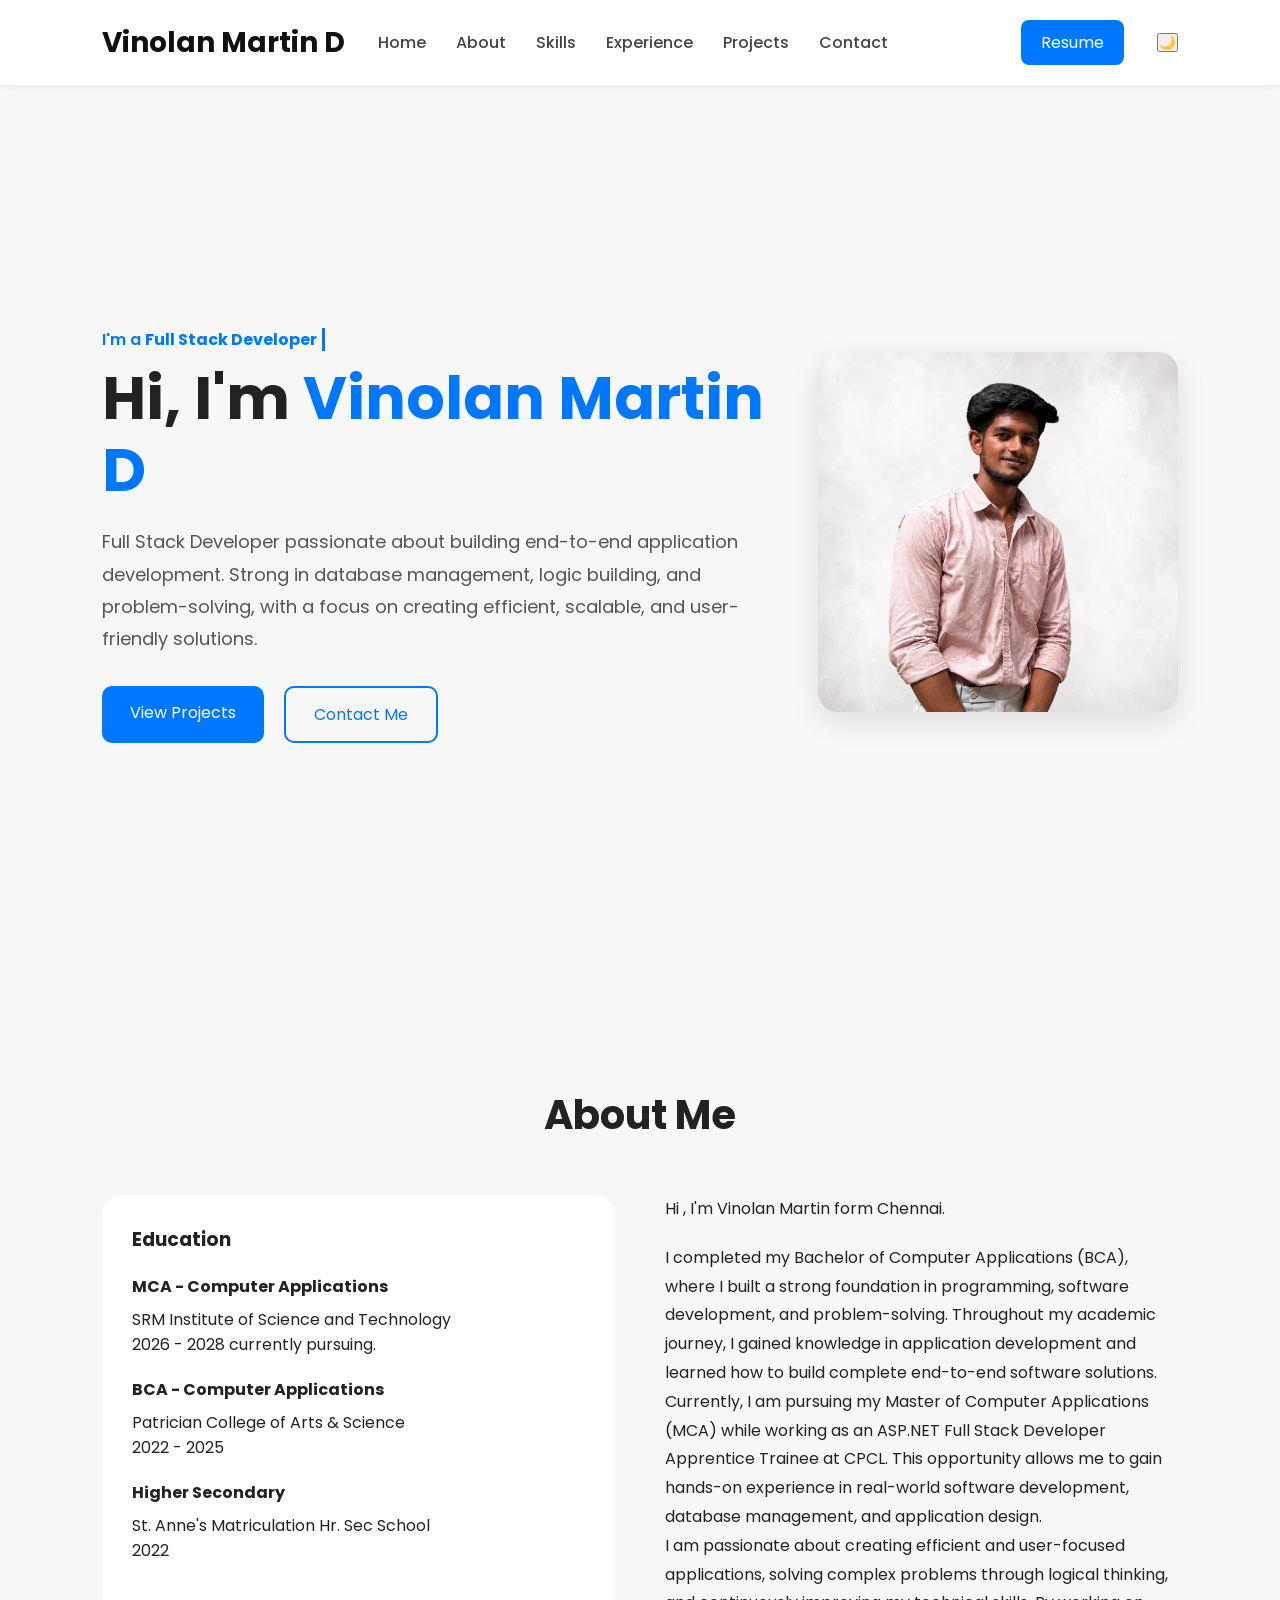
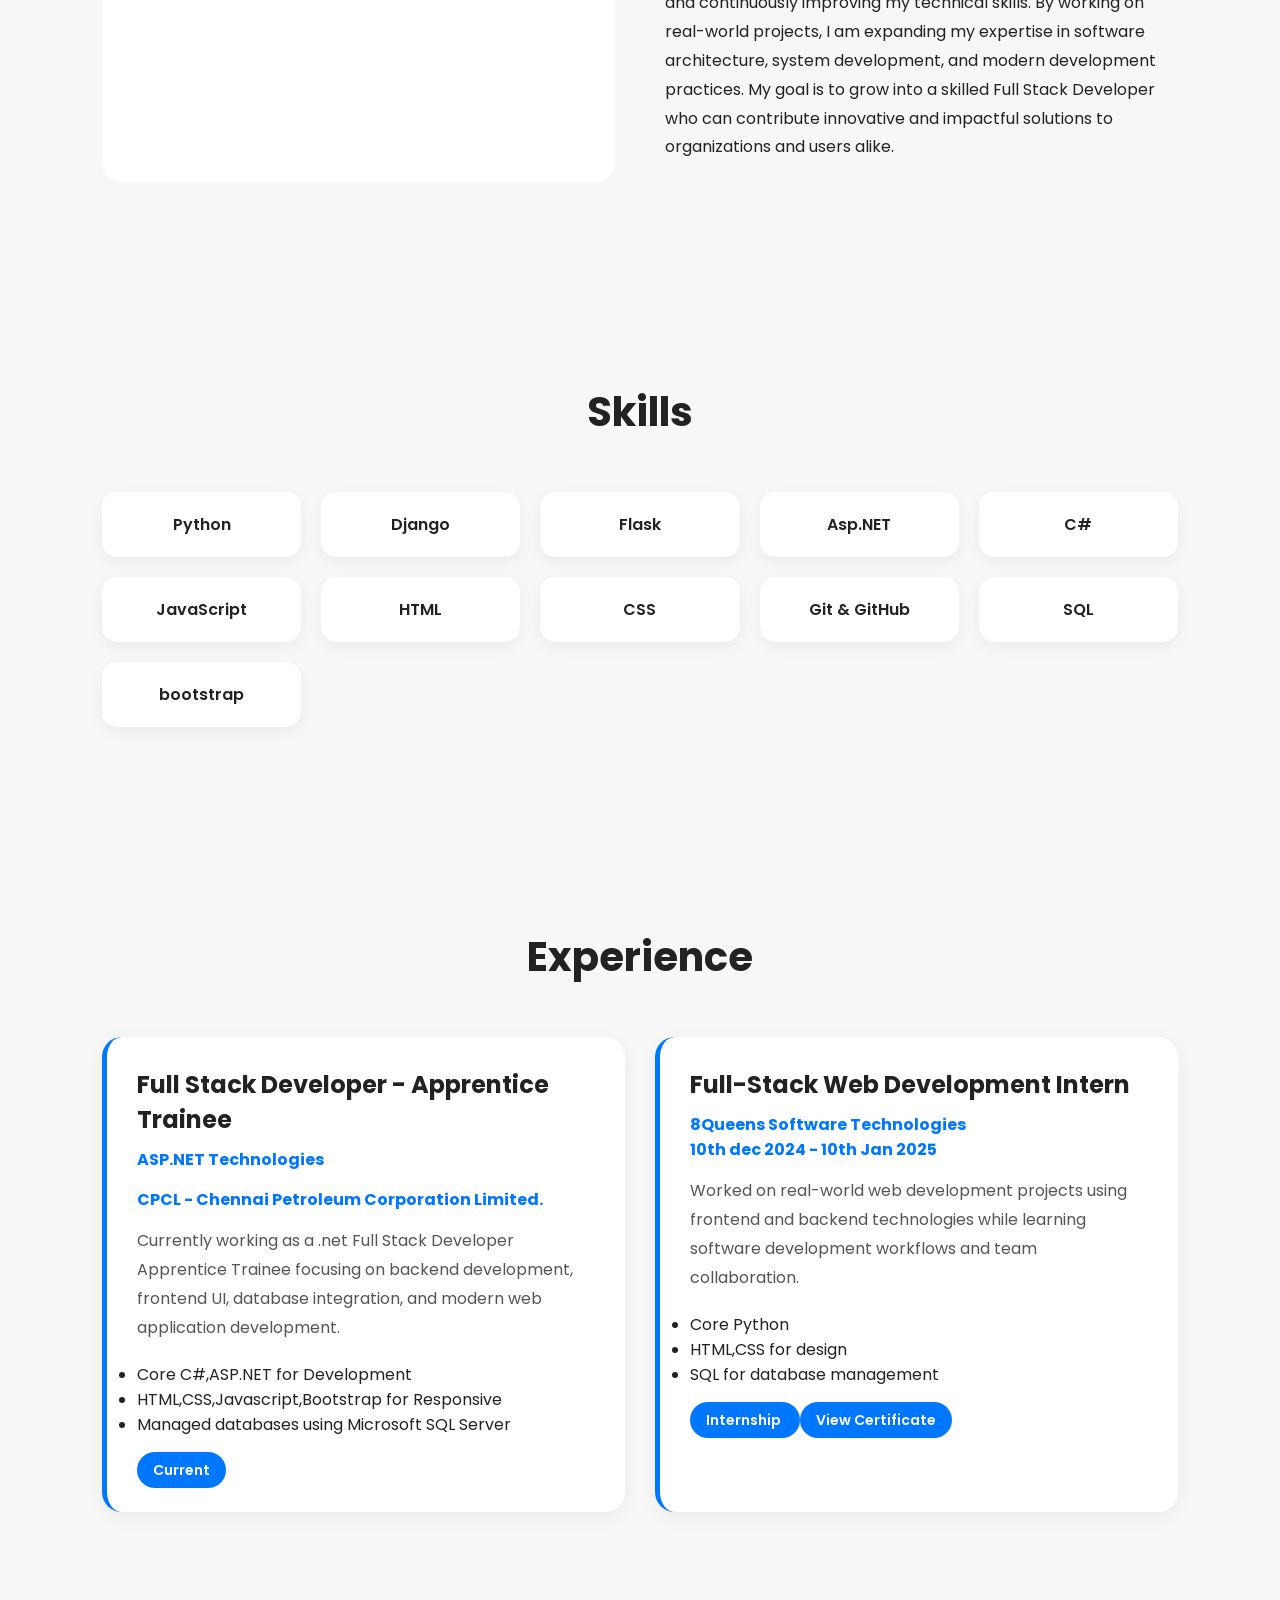
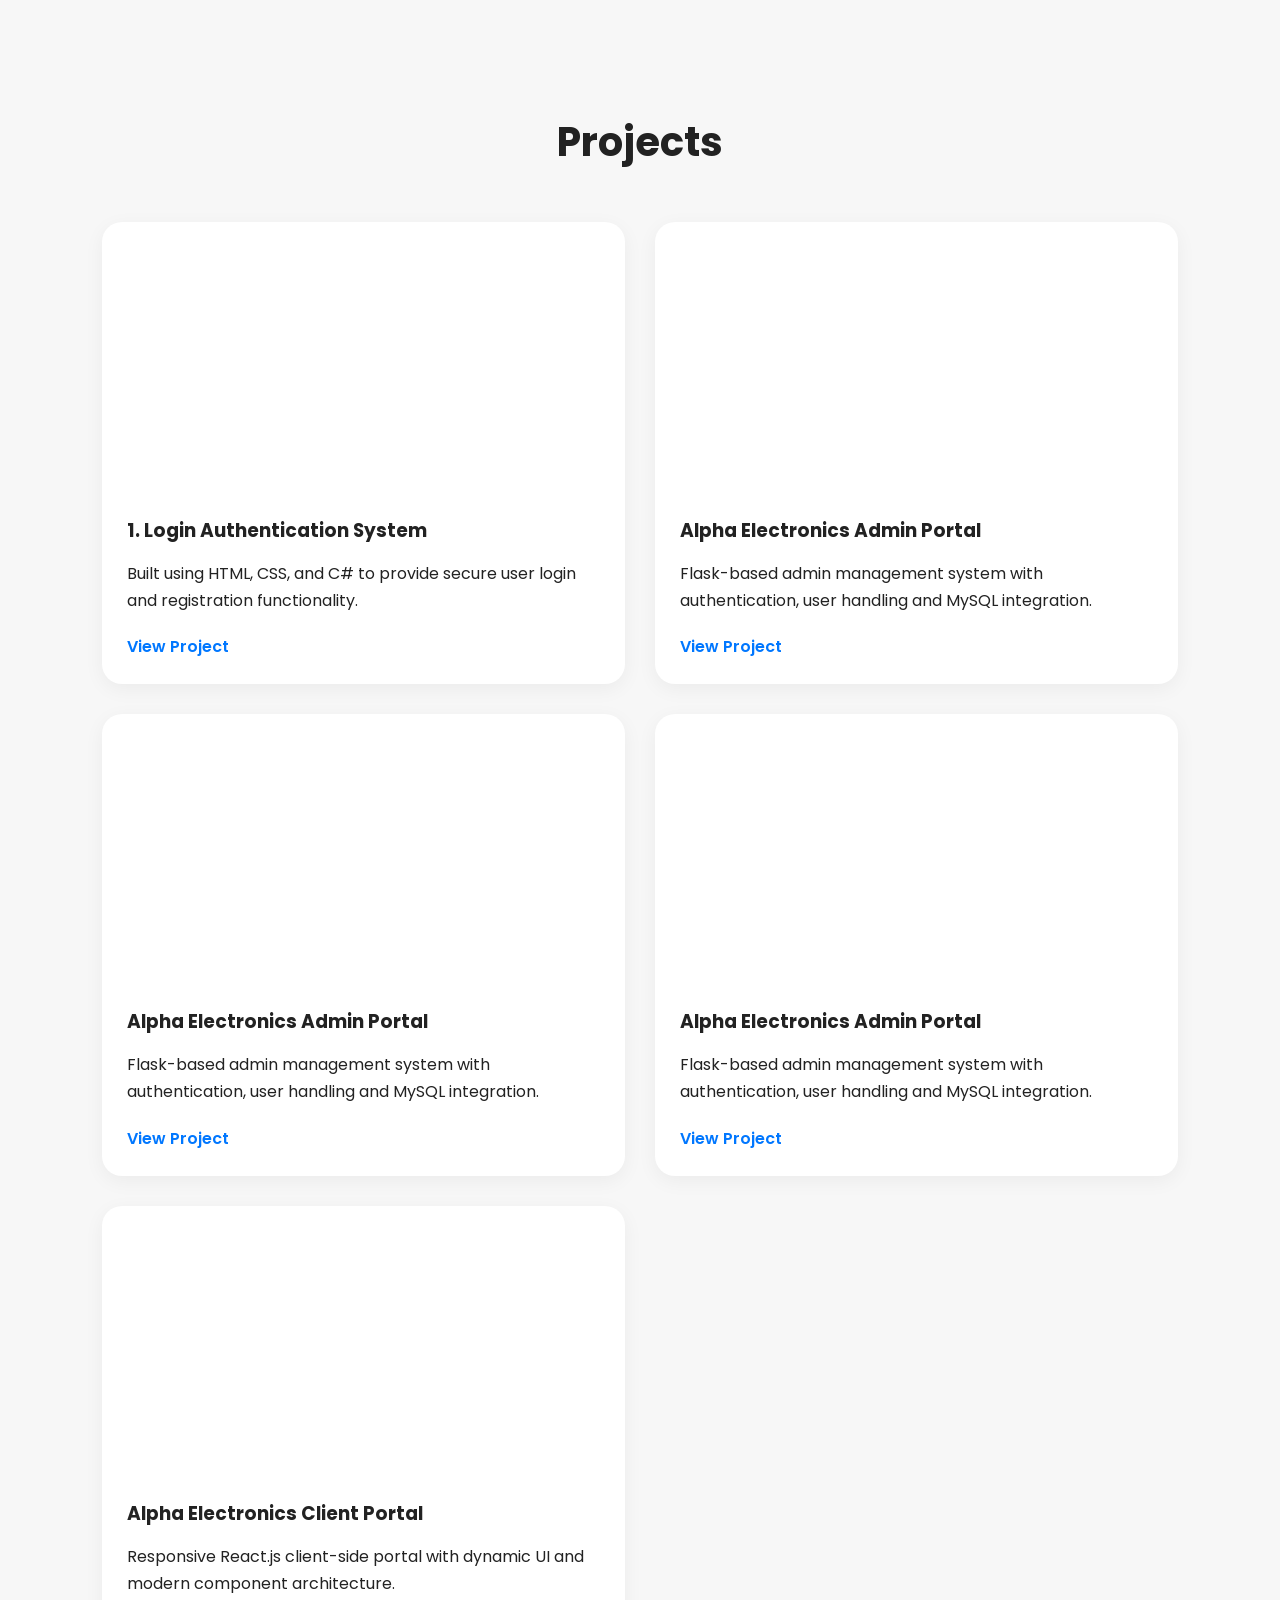
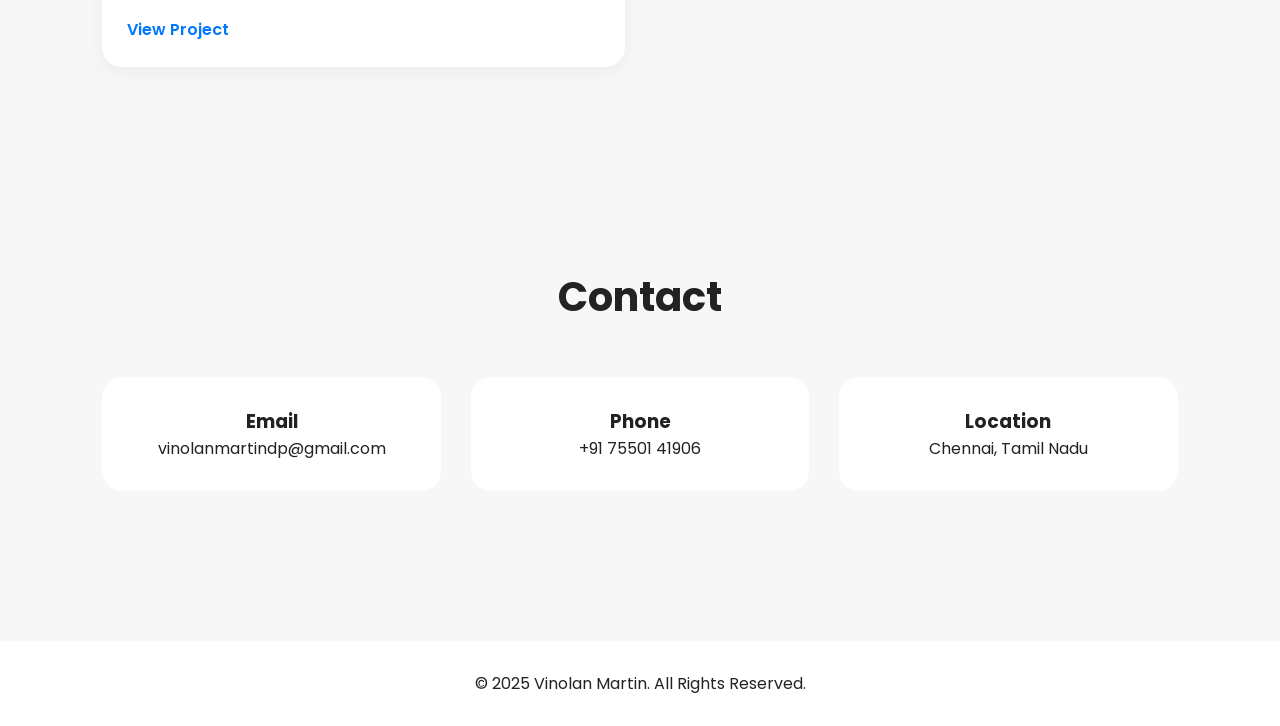
==== index.html @ 6373d0cb "vedio onemore updated" ====
<!DOCTYPE html>
<html lang="en">
<head>
  <meta charset="UTF-8" />
  <meta name="viewport" content="width=device-width, initial-scale=1.0"/>
  <title>Vinolan Martin's | Portfolio</title>
  <link rel="icon" href="img/portfolio_logo2.png" type="image/logo.png" />

  <link rel="stylesheet" href="portfolio.css"/>

  <link rel="preconnect" href="https://fonts.googleapis.com">
  <link href="https://fonts.googleapis.com/css2?family=Poppins:wght@300;400;500;600;700&display=swap" rel="stylesheet">
</head>

<body>

  <!-- NAVBAR -->
  <header class="navbar">
    <div class="logo">Vinolan Martin D</div>

    <nav>
      <ul class="nav-links">
        <li><a href="#home">Home</a></li>
        <li><a href="#about">About</a></li>
        <li><a href="#skills">Skills</a></li>
        <li><a href="#experience">Experience</a></li>
        <li><a href="#projects">Projects</a></li>
        <li><a href="#contact">Contact</a></li>
      </ul>
    </nav>

    
    <span></span><span></span><span></span>
    <a href="resume/Vinolan_Martin_Resume.pdf" class="resume-btn" download>
      Resume
    </a>
    
    <button id="theme-toggle">🌙</button>
  </header>

  <!-- HERO -->
  <section class="hero" id="home">

    <!-- <div class="hero-text">
      <p class="small-title">FULL STACK DEVELOPER</p>-->

      <div class="hero-text">
      <p class="small-title">
      I'm a <span class="typing"></span>
      </p>

      <h1 class="main-title">
       Hi, I'm <span class="name-typing"></span>
      </h1>
       

      <p class="hero-description">
        Full Stack Developer passionate about building end-to-end application development.
        Strong in database management, logic building, and problem-solving, 
        with a focus on creating efficient, scalable, and user-friendly solutions.
      </p>

      <div class="hero-buttons">
        <a href="#projects" class="btn-primary">View Projects</a>
        <a href="#contact" class="btn-secondary">Contact Me</a>
      </div>
    </div>

    <div class="hero-image">
      <img src="img/profile66.png" alt="Vinolan">
    </div>

  </section>

  <!-- ABOUT -->
  <section class="about section  hidden" id="about">

    <h2 class="section-title">About Me</h2>

    <div class="about-container">

      <div class="about-card hidden">
        <h3>Education</h3>

        <div class="edu-box">
          <h4>MCA - Computer Applications</h4>
          <p>SRM Institute of Science and Technology</p>
          <span>2026 - 2028</span>
          <span>currently pursuing.</span>
        </div>
        <div class="edu-box">
          </div>

        <div class="edu-box">
          <h4>BCA - Computer Applications</h4>
          <p>Patrician College of Arts & Science</p>
          <span>2022 - 2025</span>
        </div>

        <div class="edu-box">
          <h4>Higher Secondary</h4>
          <p>St. Anne's Matriculation Hr. Sec School</p>
          <span>2022</span>
        </div>

      </div>

      <div class="about-text">

        <p>Hi , I'm Vinolan Martin form Chennai.</p>
        <p>I completed my Bachelor of Computer Applications (BCA), where I built a strong foundation in programming, 
          software development, and problem-solving. Throughout my academic journey, 
          I gained knowledge in application development and learned how to build complete end-to-end software solutions.<br>
          Currently, I am pursuing my Master of Computer Applications (MCA) while working as an ASP.NET Full Stack Developer
           Apprentice Trainee at CPCL. This opportunity allows me to gain hands-on experience in real-world software development,
          database management, and application design.<br>
            I am passionate about creating efficient and user-focused applications, solving complex problems through 
             logical thinking, and continuously improving my technical skills. By working on real-world projects, 
              I am expanding my expertise in software architecture, system development, and modern development practices.
             My goal is to grow into a skilled Full Stack Developer who can contribute innovative and impactful solutions to
              organizations and users alike.
        </p>   
       
      </div>

    </div>
  </section>

  <!-- SKILLS -->
  <section class="skills section hidden" id="skills">

    <h2 class="section-title">Skills</h2>

    <div class="skills-grid">


      <div class="skill-card hidden">Python</div>
      <div class="skill-card hidden">Django</div>
      <div class="skill-card hidden">Flask</div>
      <div class="skill-card hidden">Asp.NET</div>
      <div class="skill-card hidden">C#</div>
      <div class="skill-card hidden">JavaScript</div>
      <div class="skill-card hidden">HTML</div>
      <div class="skill-card hidden">CSS</div>
      <div class="skill-card hidden">Git & GitHub</div>
      <div class="skill-card hidden"> SQL </div>
      <div class="skill-card hidden">bootstrap</div>
      </div>

    </div>

  </section>


  <!-- EXPERIENCE -->

<section class="experience section hidden" id="experience">

    <h2 class="section-title">
        Experience
    </h2>

    <div class="experience-container">

        <!-- Experience Card -->

        <div class="experience-card">

            <h3>
                Full Stack Developer - Apprentice Trainee
            </h3>

            <h4>
                ASP.NET Technologies
            </h4>
            <h4>
                CPCL - Chennai Petroleum Corporation Limited.
            </h4>

            <p>
                Currently working as a .net Full Stack Developer Apprentice
                Trainee focusing on backend development, frontend UI,
                database integration, and modern web application development.<br>
             <ul class="custom-points">
                <li>Core C#,ASP.NET for Development</li>
                <li>HTML,CSS,Javascript,Bootstrap for Responsive</li>
                <li>Managed databases using Microsoft SQL Server</li>
                </ul>
            </p>

            <span>
                Current 
            </span>

        </div>

        <!-- Internship -->
         
        <div class="experience-card">
          

            <h3>
                Full-Stack Web Development Intern
            </h3>

            <h4>
                8Queens Software Technologies<br>
                10th dec 2024 - 10th Jan 2025

            </h4>

            <p>
                Worked on real-world web development projects using
                frontend and backend technologies while learning
                software development workflows and team collaboration.
                <ul class="custom-points">
                <li>Core Python </li>
                <li>HTML,CSS for design</li>
                <li>SQL for database management</li>
                </ul>
            </p>

            <span>
                Internship
            </span>
            <a href="img/vino.intenship.jpg" target="_blank" class="certificate-link" style=" text-decoration: none;">
             <span>View Certificate</span> </a>

          

        </div>

    </div>

</section>



  <!-- PROJECTS -->
  <section class="projects section hidden" id="projects">

    <h2 class="section-title">Projects</h2>

    <div class="project-container">

      <!-- Project -->
      <div class="project-card hidden">

        <video autoplay muted loop playsinline>
          <source src="img/Login_authendication-vedio.mp4" type="video/mp4">
        </video>

        <div class="project-content">

          <h3>1. Login Authentication System</h3>

          <p>
            Built using HTML, CSS, and C# to provide secure user login and registration functionality.
          </p>

          <a href="https://github.com/vinolan-martin/Login-Authentication" target="_blank">
            View Project
          </a>

        </div>

      </div>
      
      <div class="project-card hidden">

        <video autoplay muted loop playsinline>
          <source src="img/Alpha/videoAdmin.mp4" type="video/mp4">
        </video>

        <div class="project-content">

          <h3>Alpha Electronics Admin Portal</h3>

          <p>
            Flask-based admin management system with authentication,
            user handling and MySQL integration.
          </p>

          <a href="https://github.com/vinolan-martin/ALPHA---ADMIN" target="_blank">
            View Project
          </a>

        </div>

      </div>
      
      <div class="project-card hidden">

        <video autoplay muted loop playsinline>
          <source src="img/Alpha/videoAdmin.mp4" type="video/mp4">
        </video>

        <div class="project-content">

          <h3>Alpha Electronics Admin Portal</h3>

          <p>
            Flask-based admin management system with authentication,
            user handling and MySQL integration.
          </p>

          <a href="https://github.com/vinolan-martin/ALPHA---ADMIN" target="_blank">
            View Project
          </a>

        </div>

      </div>
      
      <div class="project-card hidden">

        <video autoplay muted loop playsinline>
          <source src="img/Alpha/videoAdmin.mp4" type="video/mp4">
        </video>

        <div class="project-content">

          <h3>Alpha Electronics Admin Portal</h3>

          <p>
            Flask-based admin management system with authentication,
            user handling and MySQL integration.
          </p>

          <a href="https://github.com/vinolan-martin/ALPHA---ADMIN" target="_blank">
            View Project
          </a>

        </div>

      </div>
      

      <!-- Project -->
      <div class="project-card hidden">

        <video autoplay muted loop playsinline>
          <source src="img/Alpha/Alpa user portal.webm" type="video/webm">
        </video>

        <div class="project-content">

          <h3>Alpha Electronics Client Portal</h3>

          <p>
            Responsive React.js client-side portal with dynamic UI
            and modern component architecture.
          </p>

          <a href="https://github.com/vinolan-martin/ALPHA-USER-PORTAL" target="_blank">
            View Project
          </a>

        </div>

      </div>

    </div>

  </section>

  <!-- CONTACT -->
  <section class="contact section hidden" id="contact">

    <h2 class="section-title">Contact</h2>

    <div class="contact-container">

      <div class="contact-box hidden">
        <h3>Email</h3>
        <p>vinolanmartindp@gmail.com</p>
      </div>

      <div class="contact-box hidden">
        <h3>Phone</h3>
        <p>+91 75501 41906</p>
      </div>

      <div class="contact-box hidden">
        <h3>Location</h3>
        <p>Chennai, Tamil Nadu</p>
      </div>

    </div>

  </section>

  <!-- FOOTER -->
  <footer>
    <p>© 2025 Vinolan Martin. All Rights Reserved.</p>
  </footer>

  <script src="script.js"></script>

</body>
</html>
---- portfolio.css ----
*{
    margin:0;
    padding:0;
    box-sizing:border-box;
}

html{
    scroll-behavior:smooth;
}

body{
    font-family:'Poppins',sans-serif;
    background:#f7f7f7;
    color:#222;
}

/* NAVBAR */

.navbar{
    width:100%;
    padding:20px 8%;
    display:flex;
    justify-content:space-between;
    align-items:center;
    background:white;
    position:sticky;
    top:0;
    z-index:1000;
    box-shadow:0 2px 10px rgba(0,0,0,0.05);
}

.logo{
    font-size:28px;
    font-weight:700;
    color:#111;
}

.nav-links{
    display:flex;
    list-style:none;
    gap:30px;
}

.nav-links a{
    text-decoration:none;
    color:#444;
    font-weight:500;
    transition:0.3s;
}

.nav-links a:hover{
    color:#0077ff;
}

.resume-btn{
    text-decoration:none;
    background:#0077ff;
    color:white;
    padding:10px 20px;
    border-radius:8px;
}

/* HERO */

.hero{
    min-height:100vh;
    padding:100px 8%;
    display:flex;
    justify-content:space-between;
    align-items:center;
    gap:50px;
}

.hero-text{
    flex:1;
}

.small-title{
    color:#0077ff;
    font-weight:600;
    margin-bottom:10px;
}

.hero h1{
    font-size:60px;
    line-height:1.2;
    margin-bottom:20px;
}

.hero h1 span{
    color:#0077ff;
}

.hero-description{
    font-size:18px;
    line-height:1.8;
    color:#555;
    margin-bottom:30px;
}

.hero-buttons{
    display:flex;
    gap:20px;
}

.btn-primary{
    padding:14px 28px;
    background:#0077ff;
    color:white;
    text-decoration:none;
    border-radius:10px;
}

.btn-secondary{
    padding:14px 28px;
    border:2px solid #0077ff;
    color:#0077ff;
    text-decoration:none;
    border-radius:10px;
}

.hero-image img{
    width:360px;
    border-radius:20px;
    box-shadow:0 10px 30px rgba(0,0,0,0.1);
}

/* SECTION */

.section{
    padding:100px 8%;
}

.section-title{
    font-size:40px;
    margin-bottom:50px;
    text-align:center;
}

/* ABOUT */

.about-container{
    display:grid;
    grid-template-columns:1fr 1fr;
    gap:50px;
}

.about-card{
    background:white;
    padding:30px;
    border-radius:20px;
}

.edu-box{
    margin-top:20px;
}

.edu-box h4{
    margin-bottom:8px;
}

.about-text p{
    margin-bottom:20px;
    line-height:1.8;
}

/* SKILLS */

.skills-grid{
    display:grid;
    grid-template-columns:repeat(auto-fit,minmax(180px,1fr));
    gap:20px;
}

.skill-card{
    background:white;
    padding:20px;
    border-radius:15px;
    text-align:center;
    font-weight:600;
    box-shadow:0 5px 15px rgba(0,0,0,0.05);
}

/* PROJECTS */

.project-container{
    display:grid;
    grid-template-columns:1fr 1fr;
    gap:30px;
}

.project-card{
    background:white;
    border-radius:20px;
    overflow:hidden;
    box-shadow:0 5px 20px rgba(0,0,0,0.05);
    transition:0.4s ease;
    cursor:pointer;
    position:relative;
}


/* PROJECT HOVER EFFECT */

.project-card:hover{
    transform:translateY(-10px) scale(1.02);
    box-shadow:0 15px 40px rgba(0,0,0,0.12);
}

.project-card video,
.project-card img{
    transition:0.5s ease;
}

.project-card:hover video,
.project-card:hover img{
    transform:scale(1.08);
}

/* PROJECT CONTENT ANIMATION */

.project-content{
    transition:0.4s ease;
}

.project-card:hover .project-content{
    transform:translateY(-5px);
}

.project-card::before{
    content:'';
    position:absolute;
    inset:0;
    border-radius:20px;
    padding:2px;
    background:linear-gradient(135deg,#0077ff,#00c3ff);
    -webkit-mask:
        linear-gradient(#fff 0 0) content-box,
        linear-gradient(#fff 0 0);
    -webkit-mask-composite:xor;
    opacity:0;
    transition:0.4s;
}

.project-card:hover::before{
    opacity:1;
}

.project-card video{
    width:100%;
}

.project-content{
    padding:25px;
}

.project-content h3{
    margin-bottom:15px;
}

.project-content p{
    line-height:1.7;
    margin-bottom:20px;
}

.project-content a{
    text-decoration:none;
    color:#0077ff;
    font-weight:600;
}

/* CONTACT */

.contact-container{
    display:grid;
    grid-template-columns:repeat(auto-fit,minmax(250px,1fr));
    gap:30px;
}

.contact-box{
    background:white;
    padding:30px;
    border-radius:20px;
    text-align:center;
}

/* FOOTER */

footer{
    padding:30px;
    text-align:center;
    background:white;
    margin-top:50px;
}

-------

/* DARK MODE BUTTON */

/* THEME BUTTON */

#theme-toggle{
    position:fixed;
    top:20px;
    right:20px;
    width:50px;
    height:50px;
    border:none;
    border-radius:50%;
    background:#111;
    color:white;
    font-size:22px;
    cursor:pointer;
    z-index:9999;
    box-shadow:0 5px 15px rgba(0,0,0,0.2);
    transition:0.3s;
}

#theme-toggle:hover{
    transform:scale(1.1);
}

/* DARK MODE */

.dark-mode{
    background:#111;
    color:#f5f5f5;
}

.dark-mode .navbar{
    background:#1a1a1a;
}

.dark-mode .logo{
    color:white;
}

.dark-mode .nav-links a{
    color:#ddd;
}

.dark-mode .section-title{
    color:white;
}

.dark-mode .hero-description{
    color:#ccc;
}

.dark-mode .about-card,
.dark-mode .skill-card,
.dark-mode .project-card,
.dark-mode .contact-box,
.dark-mode footer{
    background:#1e1e1e;
    color:white;
}

.dark-mode .project-content p,
.dark-mode .about-text p{
    color:#ccc;
}

/* RESPONSIVE */


/* NAME TYPING EFFECT */

.main-title{
    font-size:60px;
    line-height:1.2;
    margin-bottom:20px;
}

.name-typing{
    
    color:#0077ff;

}




/* TYPING EFFECT */

.typing{
    color:#0077ff;
    font-weight:700;
    border-right:3px solid #0077ff;
    padding-right:5px;
    animation:blink 0.7s infinite;
}


/* SCROLL ANIMATION */

/* SCROLL ANIMATION */

.hidden{
    opacity:0;
    transform:translateY(80px);
    transition:all 1s ease;
}

.show{
    opacity:1;
    transform:translateY(0);
}

/* EXPERIENCE SECTION */

.experience-container{
    display:grid;
    grid-template-columns:1fr 1fr;
    gap:30px;
}

.experience-card{
    background:white;
    padding:30px;
    border-radius:20px;
    box-shadow:0 5px 20px rgba(0,0,0,0.05);
    border-left:5px solid #0077ff;
    transition:0.4s ease;
}

.experience-card:hover{
    transform:translateY(-10px);
    box-shadow:0 15px 30px rgba(0,0,0,0.1);
}

.experience-card h3{
    font-size:24px;
    margin-bottom:10px;
}

.experience-card h4{
    color:#0077ff;
    margin-bottom:15px;
}

.experience-card p{
    color:#555;
    line-height:1.8;
    margin-bottom:20px;
}

.experience-card span{
    background:#0077ff;
    color:white;
    padding:8px 16px;
    border-radius:30px;
    font-size:14px;
    font-weight:600;
}



.dark-mode .experience-card{
    background:#1e1e1e;
    color:white;
}

.dark-mode .experience-card p{
    color:#ccc;
}



@keyframes blink{
    50%{
        border-color:transparent;
    }
}



@media(max-width:900px){

    .hero{
        flex-direction:column;
        text-align:center;
    }

    .hero-buttons{
        justify-content:center;
    }

    .about-container{
        grid-template-columns:1fr;
    }

    .project-container{
        grid-template-columns:1fr;
    }

    .hero h1{
        font-size:42px;
    }
}


/* =========================
   MOBILE RESPONSIVE FIX
========================= */

@media screen and (max-width:768px){

    /* NAVBAR */

    .navbar{
        padding:15px 5%;
        flex-wrap:wrap;
        gap:15px;
    }

    .nav-links{
        gap:15px;
        flex-wrap:wrap;
        justify-content:center;
    }

    .nav-links a{
        font-size:14px;
    }

    .resume-btn{
        padding:8px 15px;
        font-size:14px;
    }

    /* HERO SECTION */

    .hero{
        flex-direction:column-reverse;
        text-align:center;
        padding:120px 5% 60px;
        gap:40px;
    }

    .hero-text{
        width:100%;
    }

    .hero h1,
    .main-title{
        font-size:38px;
        line-height:1.3;
    }

    .hero-description{
        font-size:16px;
    }

    .hero-buttons{
        justify-content:center;
        flex-wrap:wrap;
    }

    .btn-primary,
    .btn-secondary{
        width:100%;
        text-align:center;
    }

    /* HERO IMAGE */

    .hero-image{
        width:100%;
        display:flex;
        justify-content:center;
    }

    .hero-image img{
        width:260px;
        max-width:90%;
    }

    /* SECTIONS */

    .section{
        padding:70px 5%;
    }

    .section-title{
        font-size:32px;
        margin-bottom:35px;
    }

    /* ABOUT */

    .about-container{
        grid-template-columns:1fr;
    }

    /* SKILLS */

    .skills-grid{
        grid-template-columns:1fr 1fr;
    }

    .skill-card{
        padding:16px;
        font-size:14px;
    }

    /* PROJECTS */

    .project-container{
        grid-template-columns:1fr;
    }

    .project-card{
        width:100%;
    }

    .project-content{
        padding:20px;
    }

    .project-content h3{
        font-size:20px;
    }

    /* CONTACT */

    .contact-container{
        grid-template-columns:1fr;
    }

    .contact-box{
        padding:20px;
    }

    /* FOOTER */

    footer{
        padding:20px;
        font-size:14px;
    }   

    /* THEME BUTTON */

    #theme-toggle{
        width:45px;
        height:45px;
        font-size:18px;
        top:15px;
        right:15px;
    }

    .experience-container{
     grid-template-columns:1fr;
    }

}
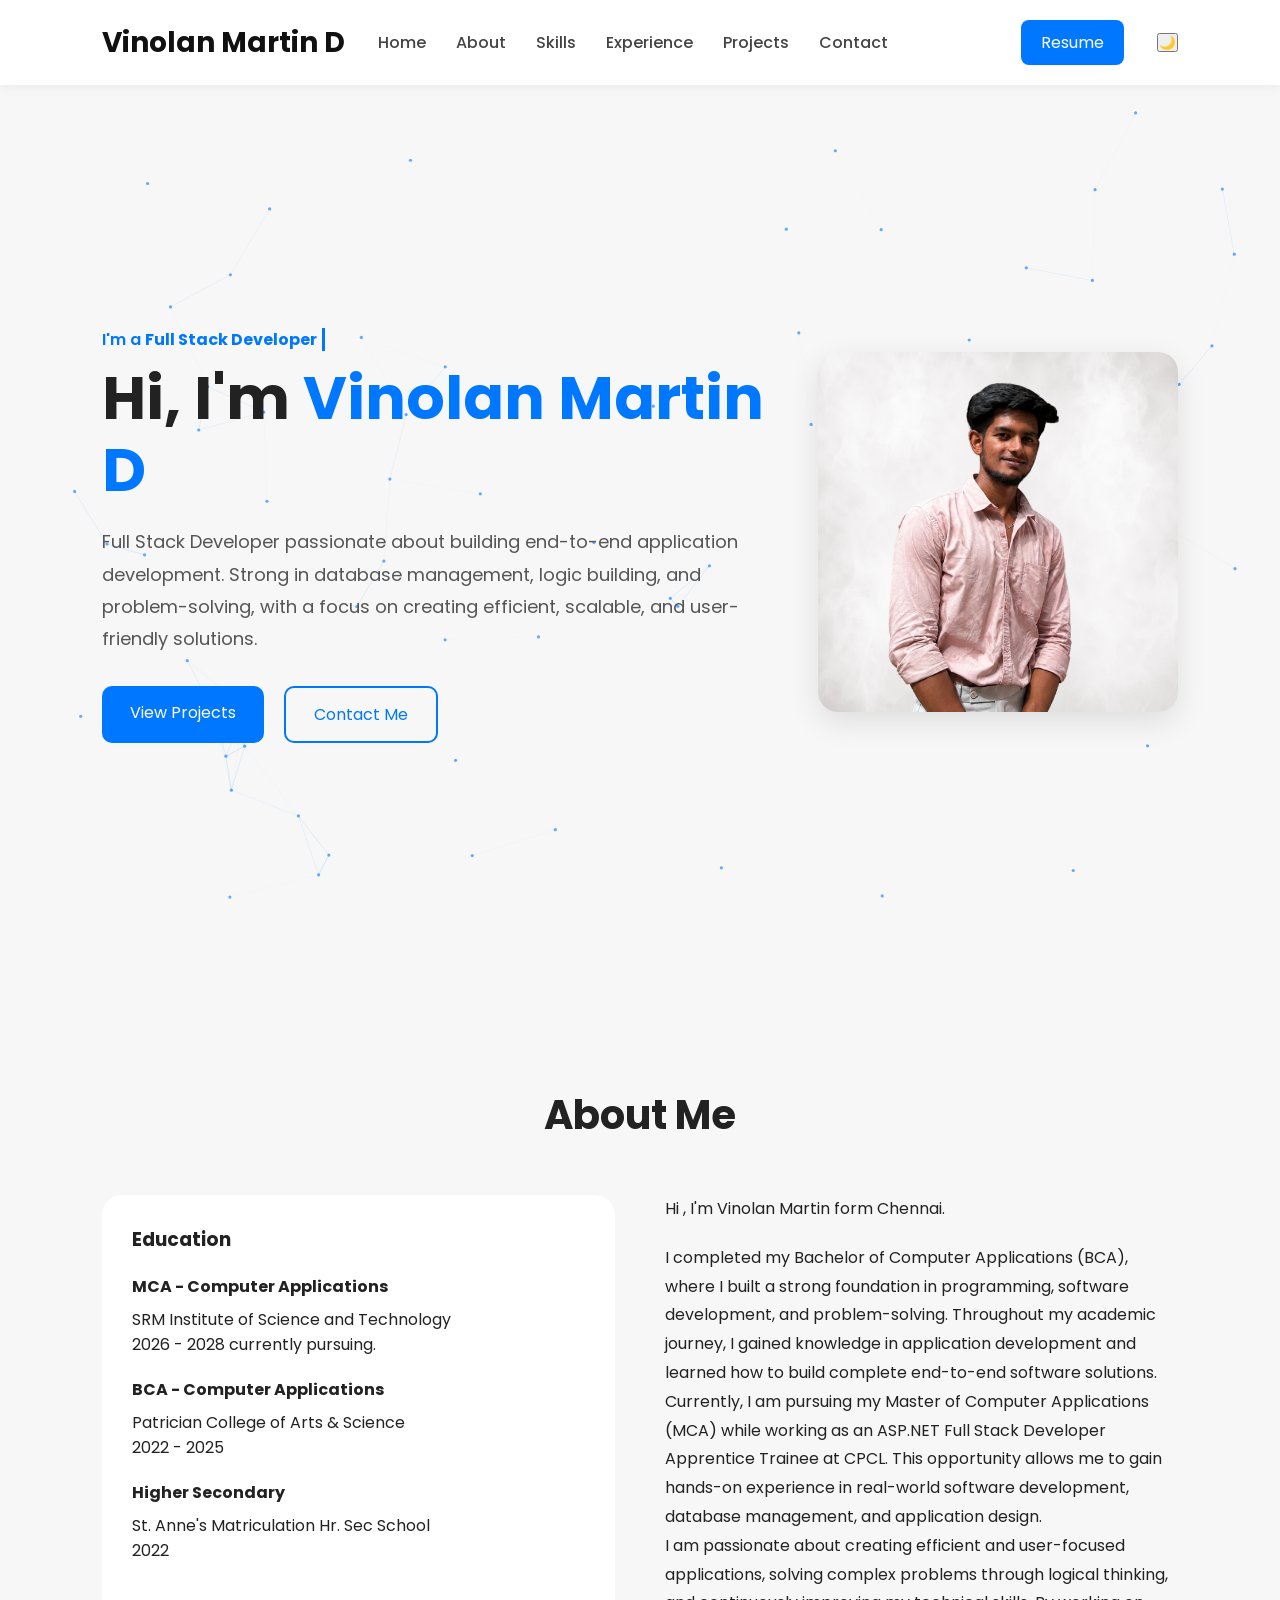
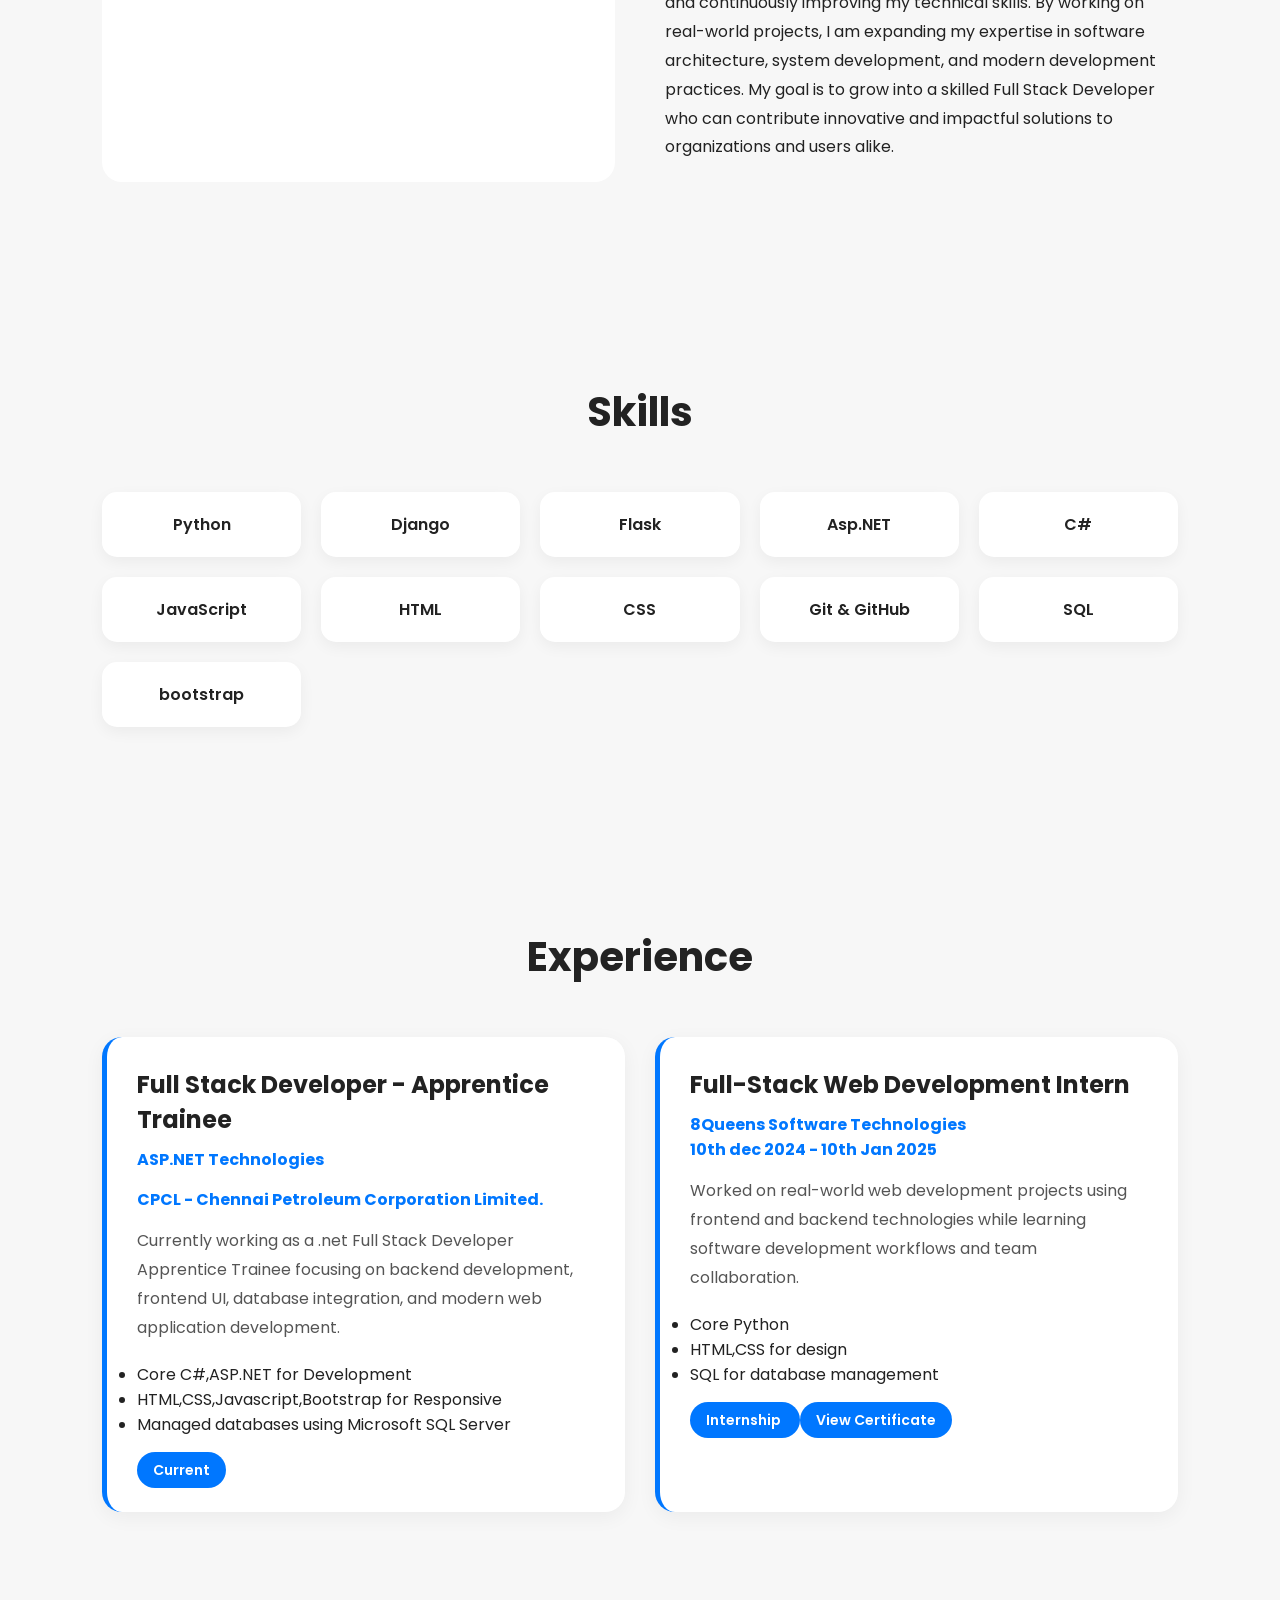
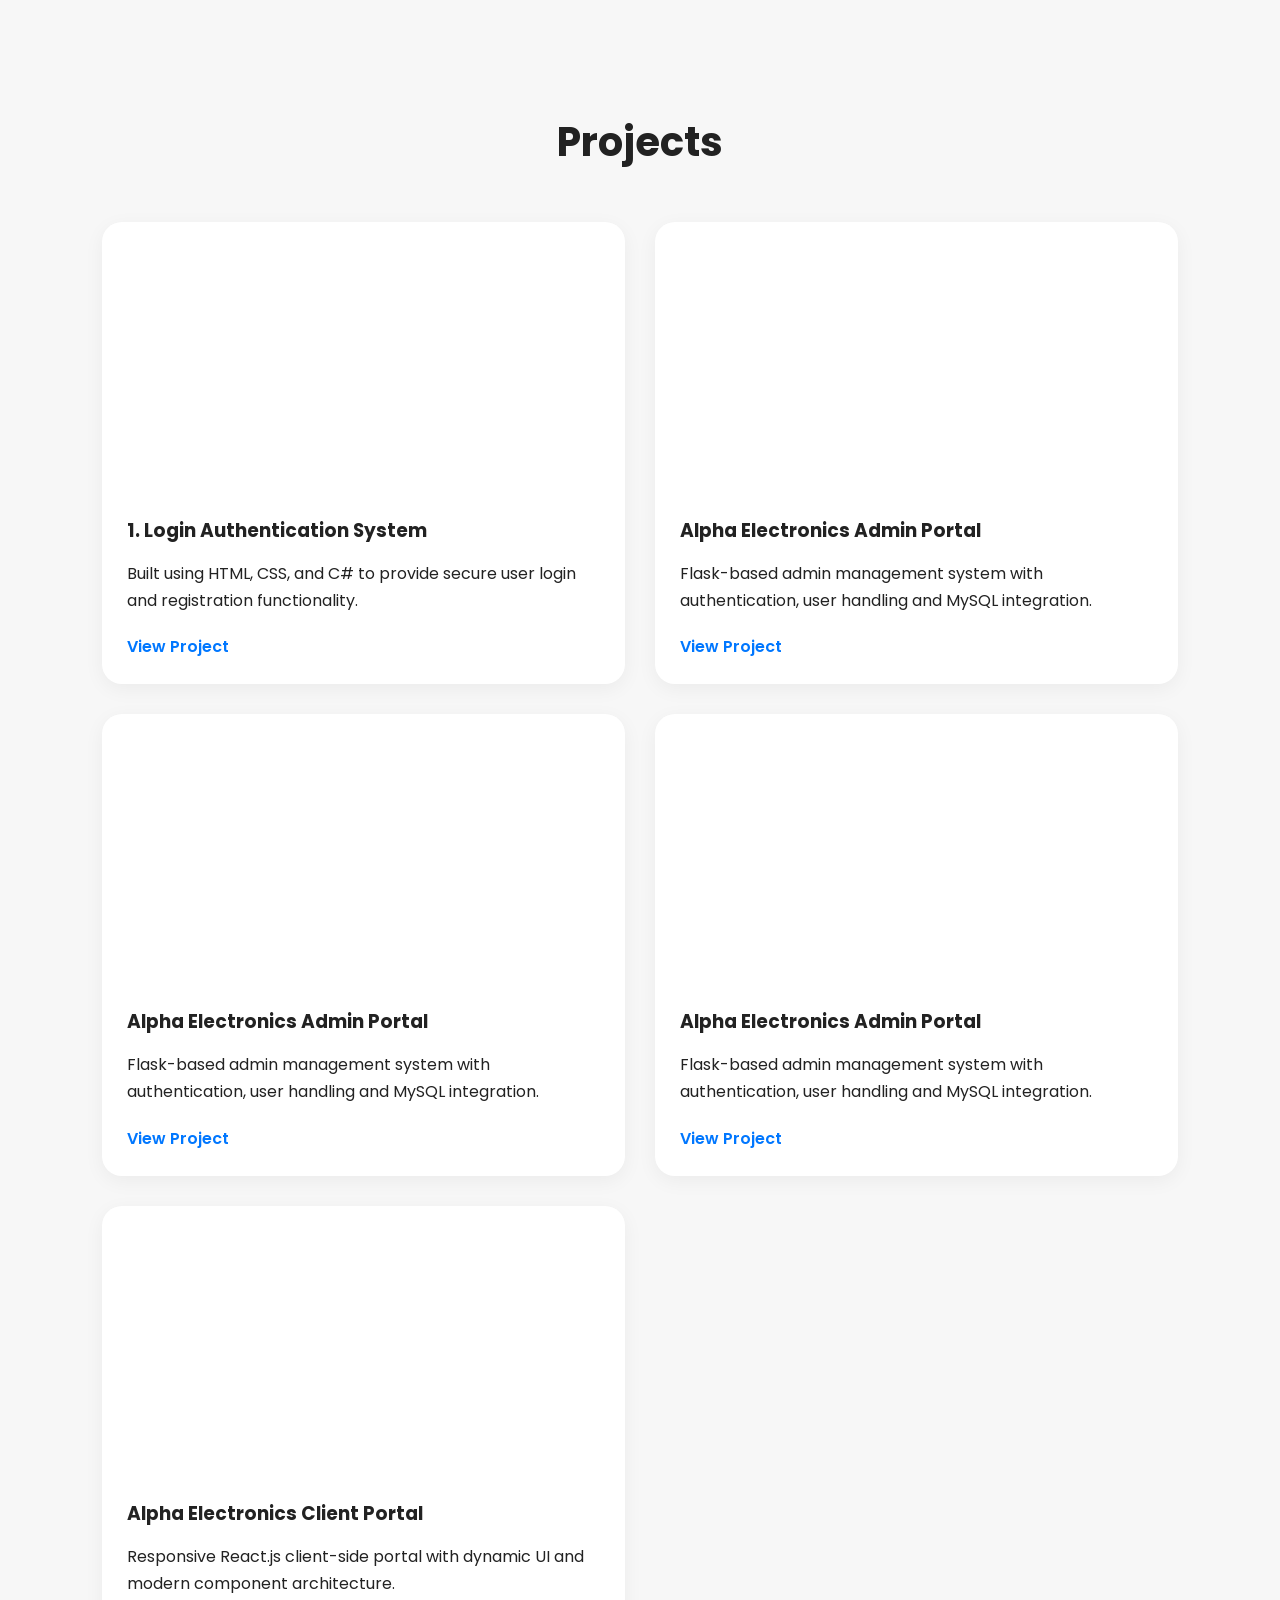
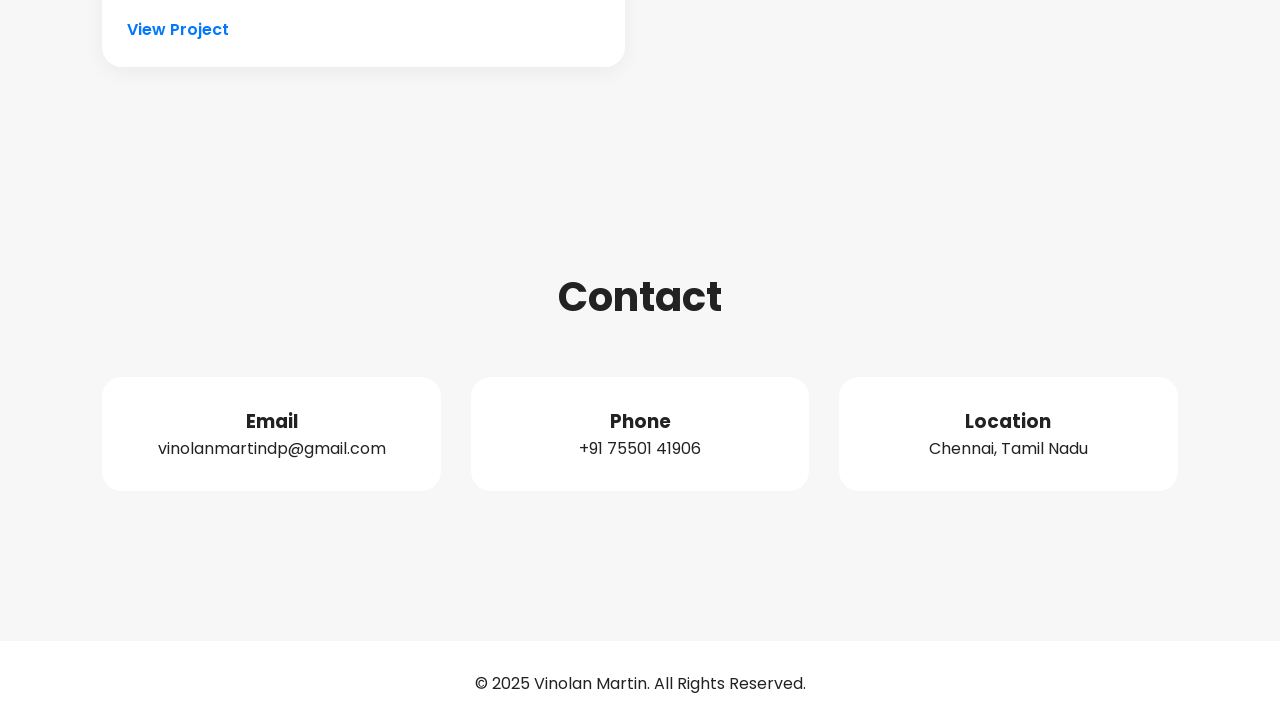
==== commit 13b9603c: "live wallpaper updated" ====
--- a/index.html
+++ b/index.html
@@ -13,6 +13,7 @@
 </head>
 
 <body>
+  <canvas id="bg-wallpaper"></canvas>
 
   <!-- NAVBAR -->
   <header class="navbar">
--- a/portfolio.css
+++ b/portfolio.css
@@ -12,6 +12,16 @@
     font-family:'Poppins',sans-serif;
     background:#f7f7f7;
     color:#222;
+}
+
+#bg-wallpaper{
+    position:fixed;
+    top:0;
+    left:0;
+    width:100%;
+    height:100%;
+    z-index:-1;
+    display:block;
 }
 
 /* NAVBAR */
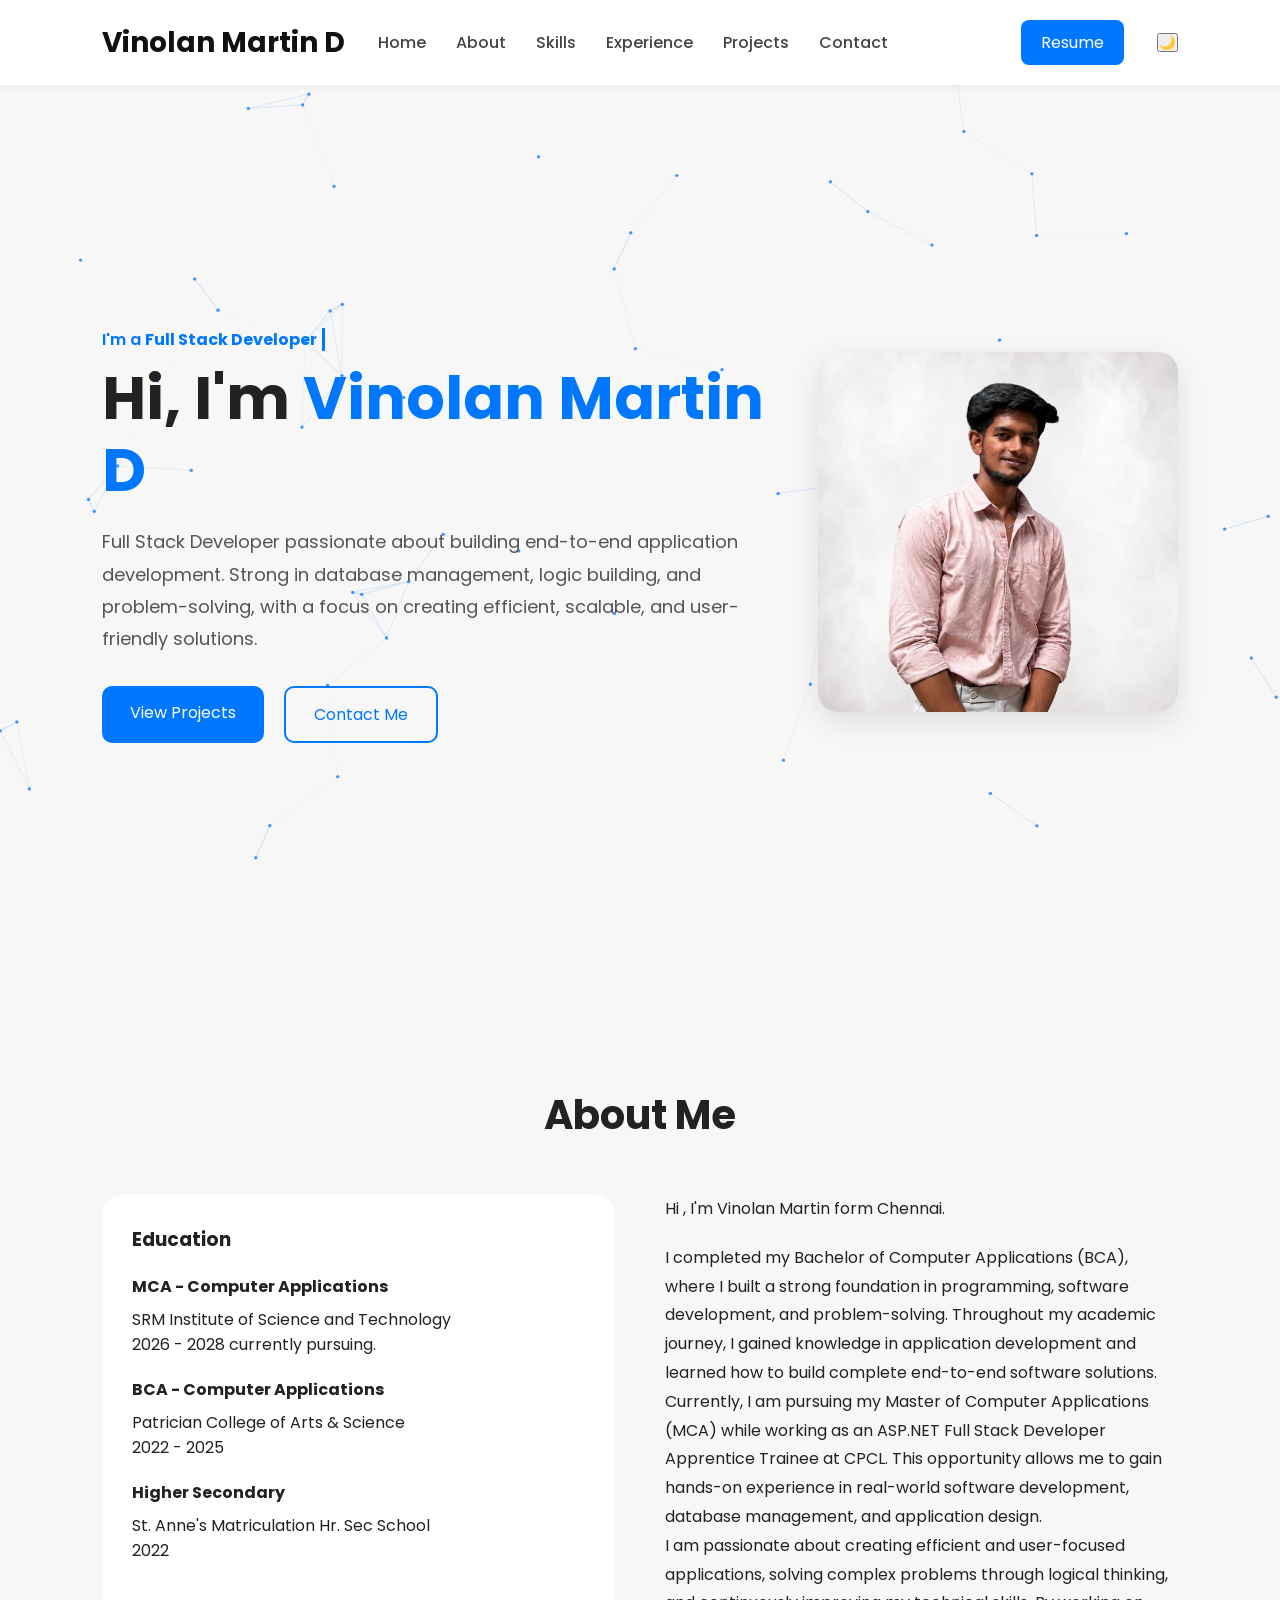
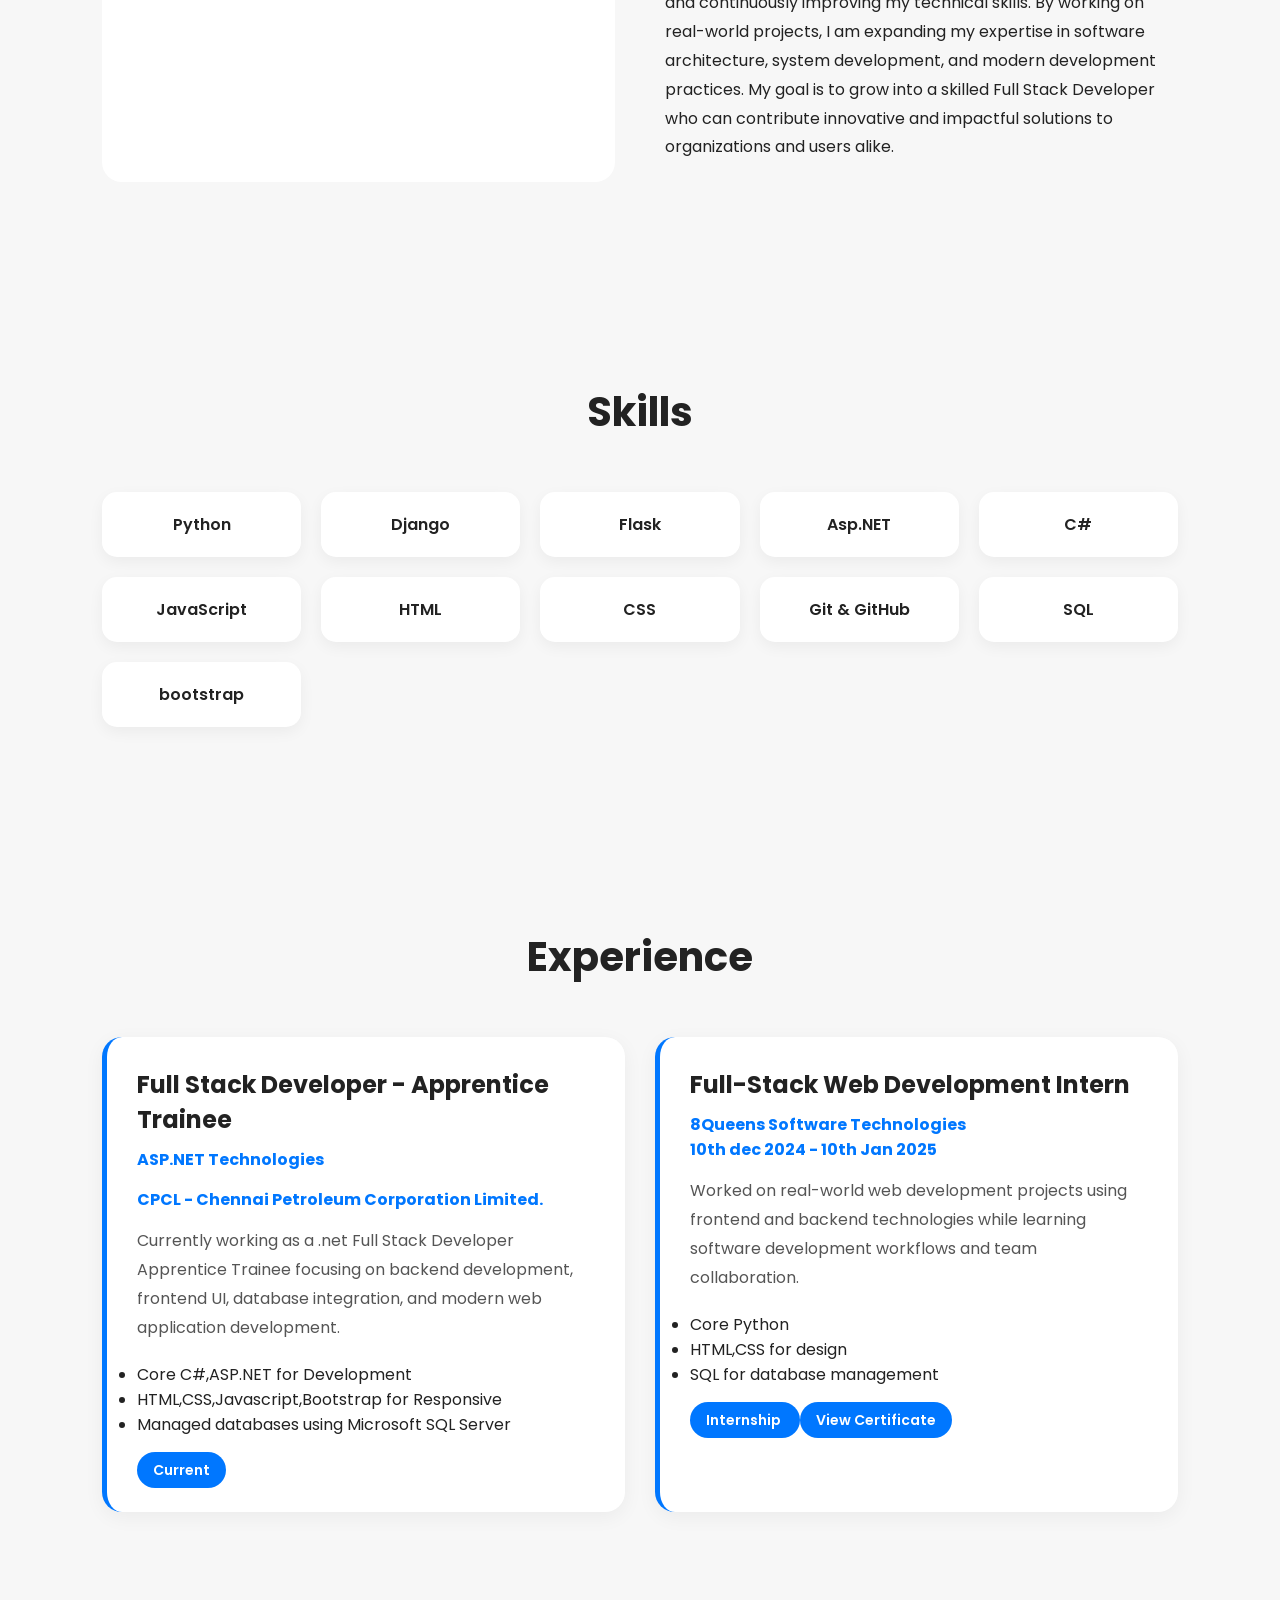
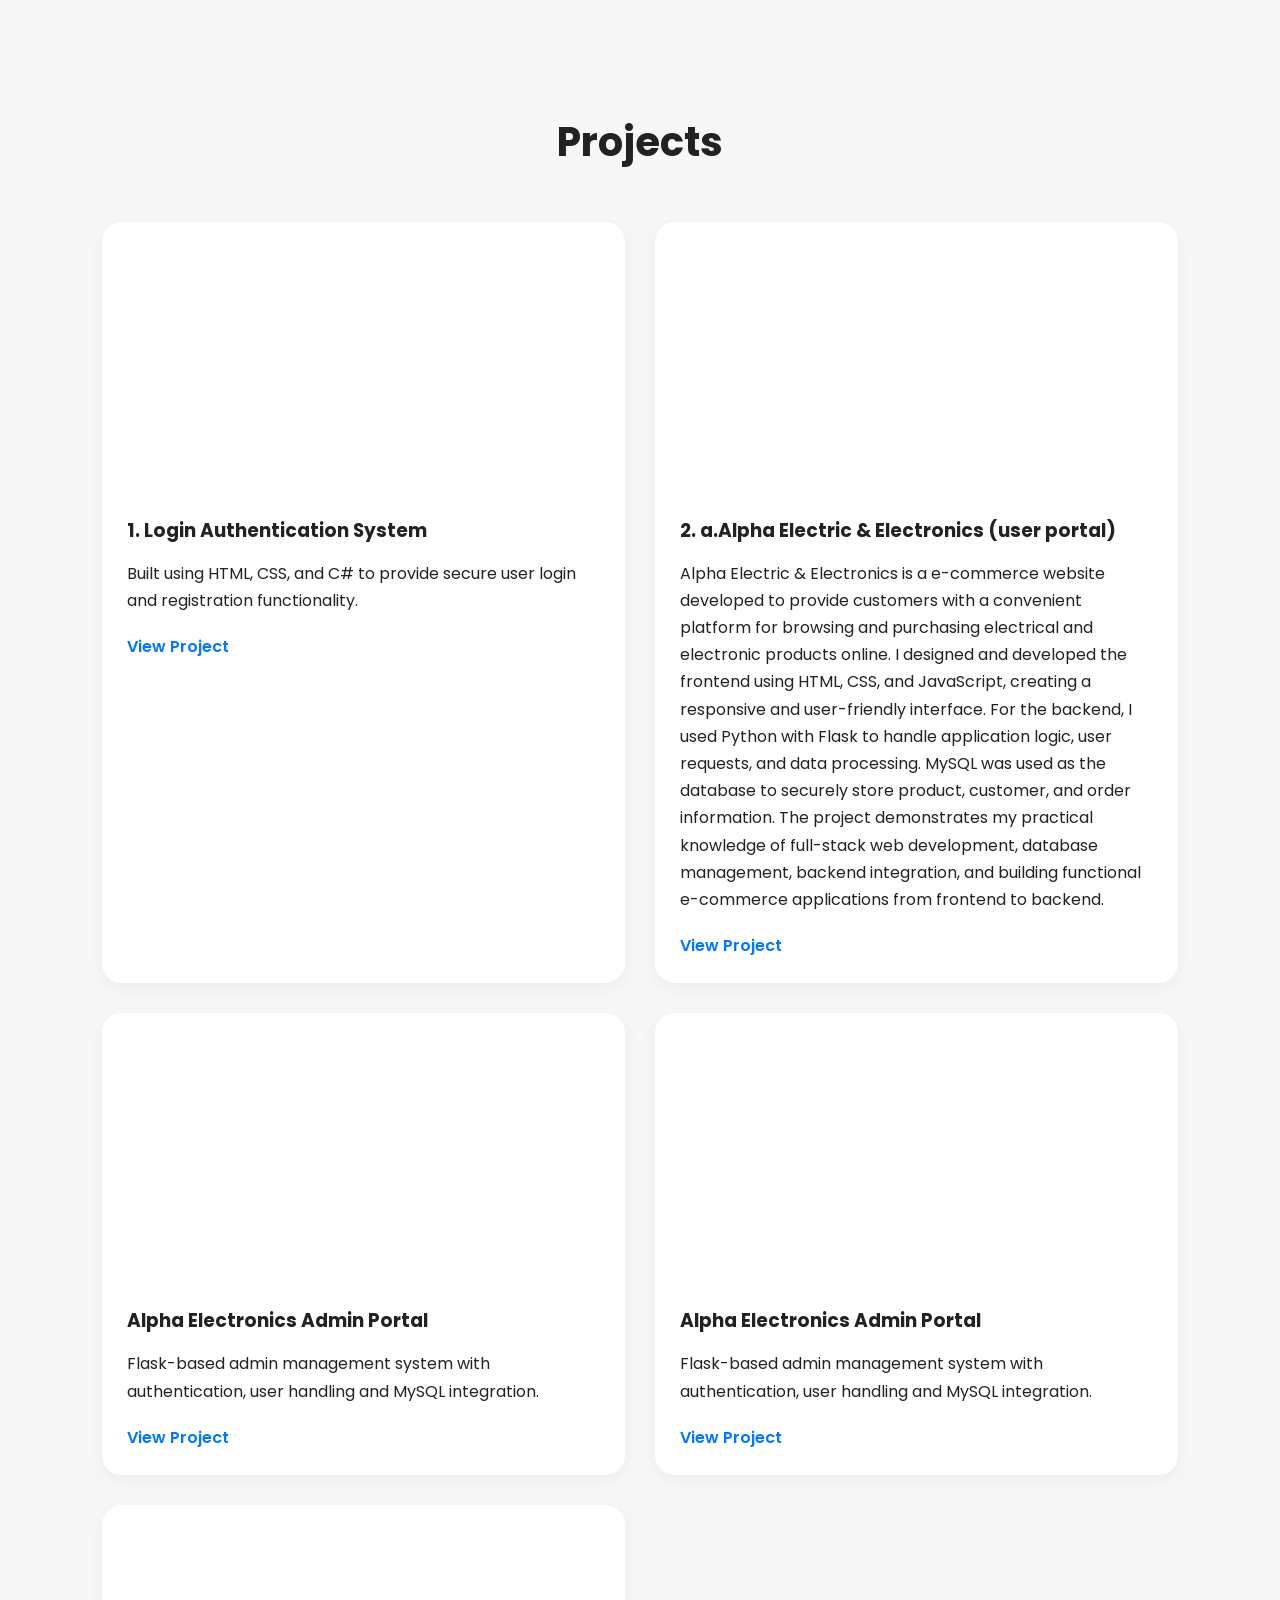
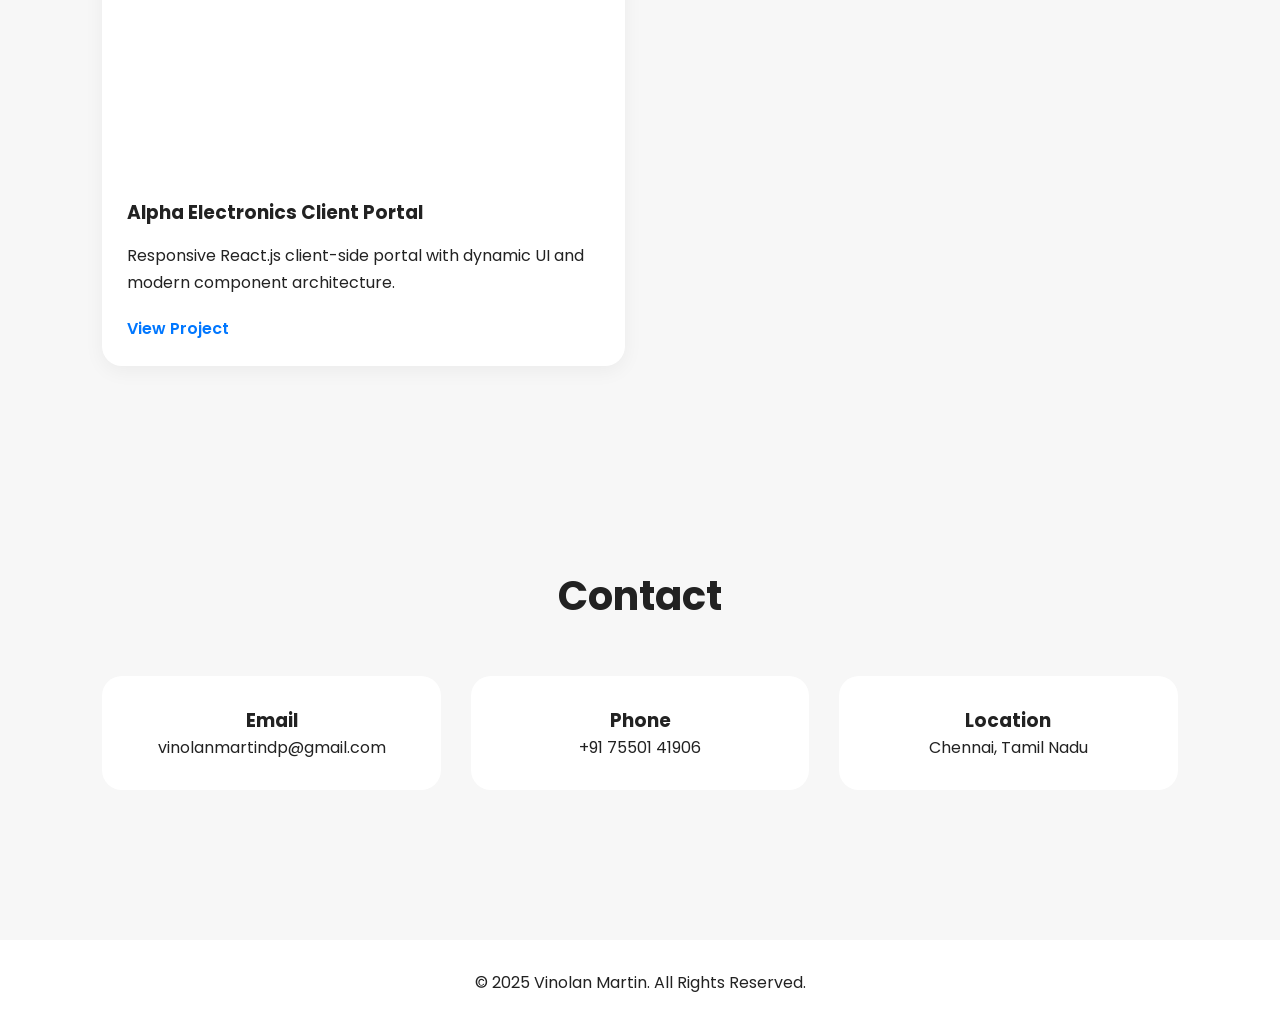
==== commit 794d2328: "alpha pj vedio update-ui" ====
--- a/index.html
+++ b/index.html
@@ -270,6 +270,34 @@
       <div class="project-card hidden">
 
         <video autoplay muted loop playsinline>
+          <source src="img/Alpha_electric-electronics.mp4" type="video/mp4">
+        </video>
+
+        <div class="project-content">
+
+          <h3>2. a.Alpha Electric & Electronics (user portal)</h3>
+
+          <p>
+           Alpha Electric & Electronics is a  e-commerce website developed to provide customers 
+           with a convenient platform for browsing and purchasing electrical and electronic products online.
+            I designed and developed the frontend using HTML, CSS, and JavaScript, creating a responsive and user-friendly interface. 
+            For the backend, I used Python with Flask to handle application logic, user requests, and data processing. 
+            MySQL was used as the database to securely store product, customer, and order information.
+             The project demonstrates my practical knowledge of full-stack web development, database management,
+              backend integration, and building functional e-commerce applications from frontend to backend.
+          </p>
+
+          <a href="https://github.com/vinolan-martin/ALPHA---ADMIN" target="_blank">
+            View Project
+          </a>
+
+        </div>
+
+      </div>
+      
+      <div class="project-card hidden">
+
+        <video autoplay muted loop playsinline>
           <source src="img/Alpha/videoAdmin.mp4" type="video/mp4">
         </video>
 
@@ -313,29 +341,6 @@
 
       </div>
       
-      <div class="project-card hidden">
-
-        <video autoplay muted loop playsinline>
-          <source src="img/Alpha/videoAdmin.mp4" type="video/mp4">
-        </video>
-
-        <div class="project-content">
-
-          <h3>Alpha Electronics Admin Portal</h3>
-
-          <p>
-            Flask-based admin management system with authentication,
-            user handling and MySQL integration.
-          </p>
-
-          <a href="https://github.com/vinolan-martin/ALPHA---ADMIN" target="_blank">
-            View Project
-          </a>
-
-        </div>
-
-      </div>
-      
 
       <!-- Project -->
       <div class="project-card hidden">
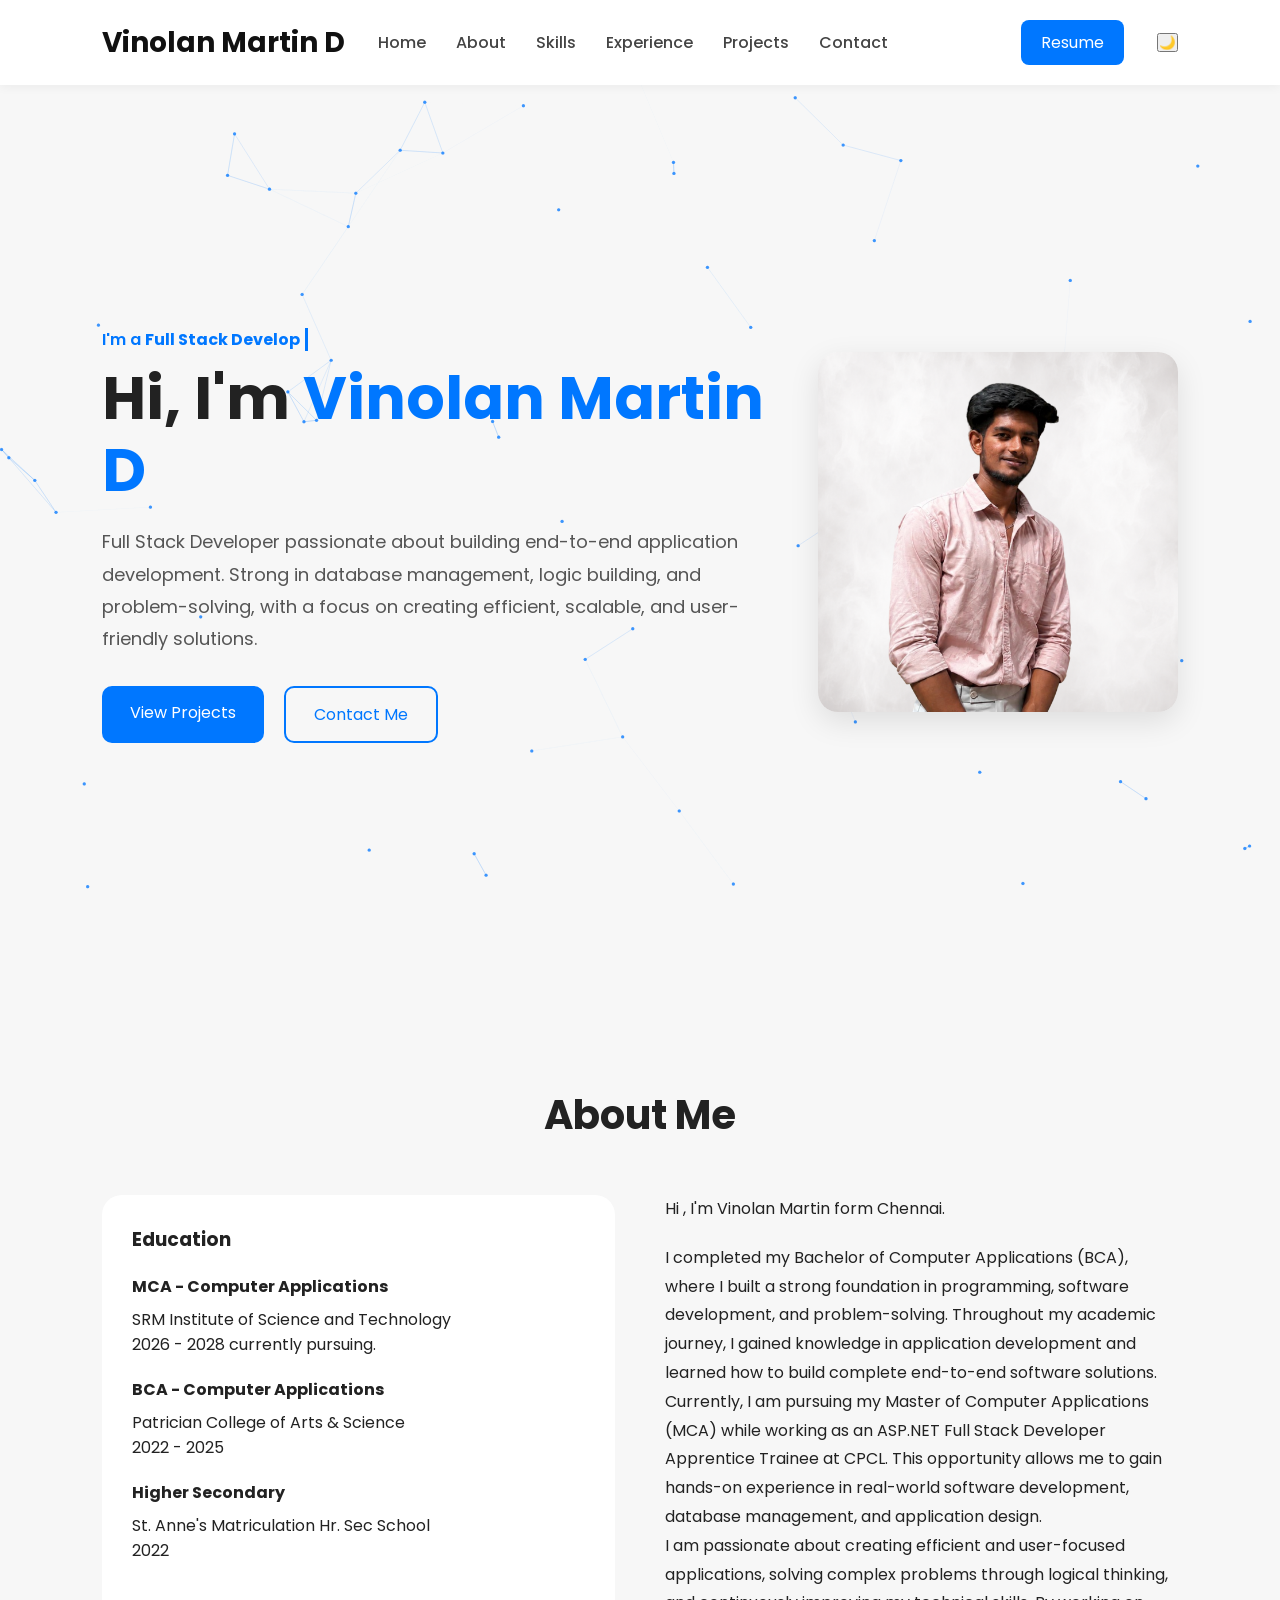
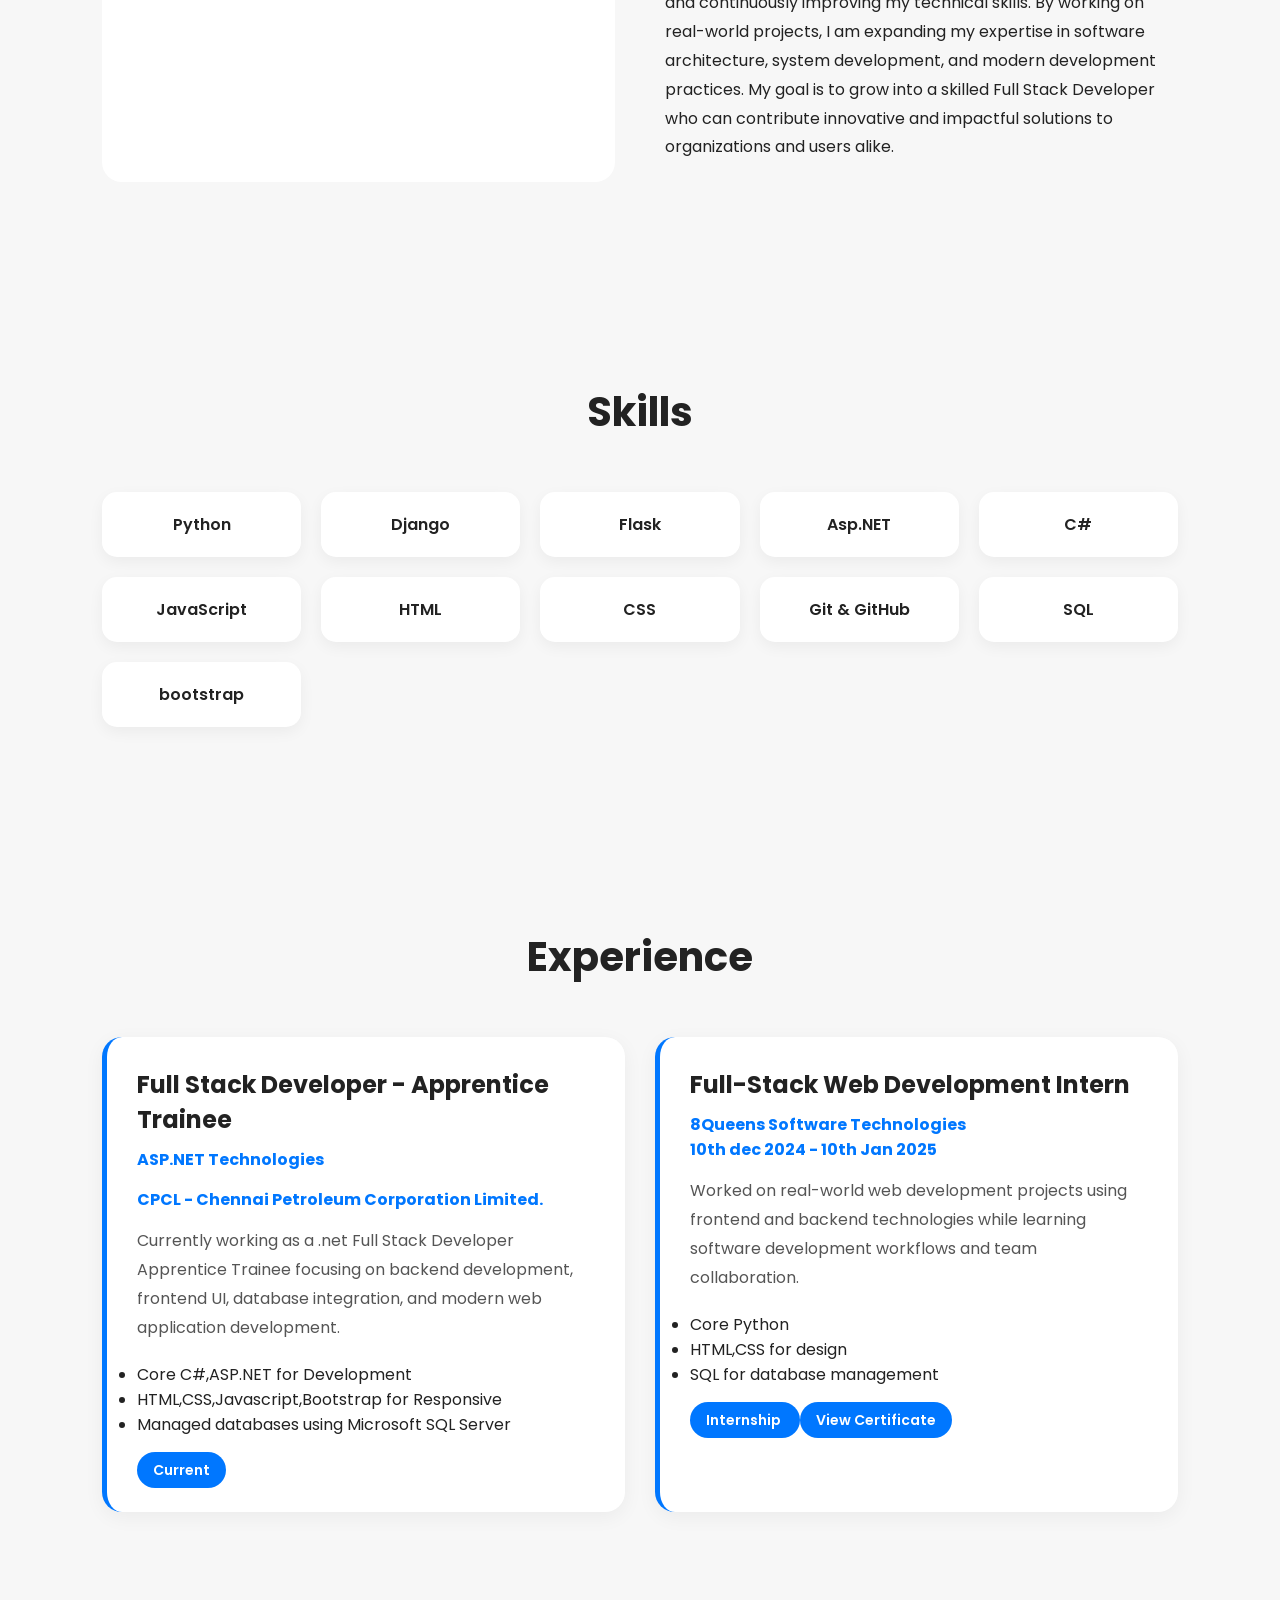
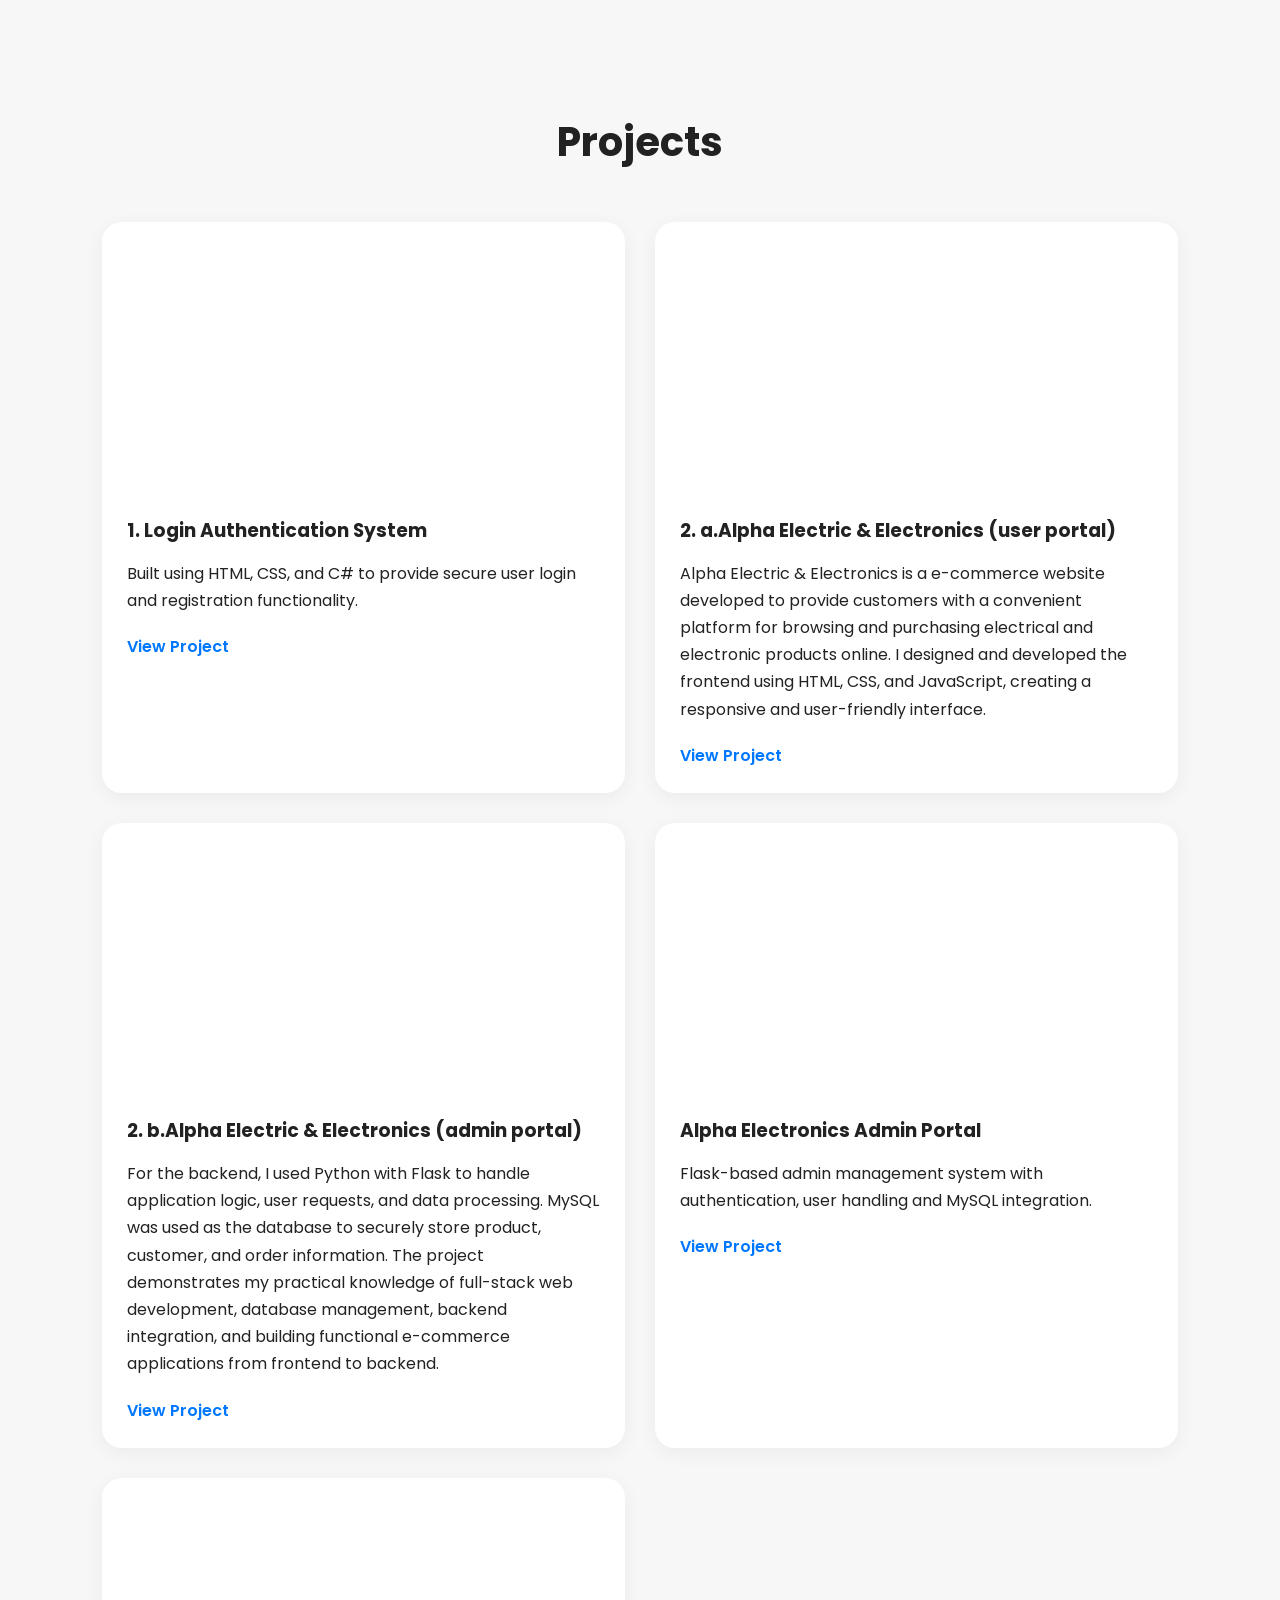
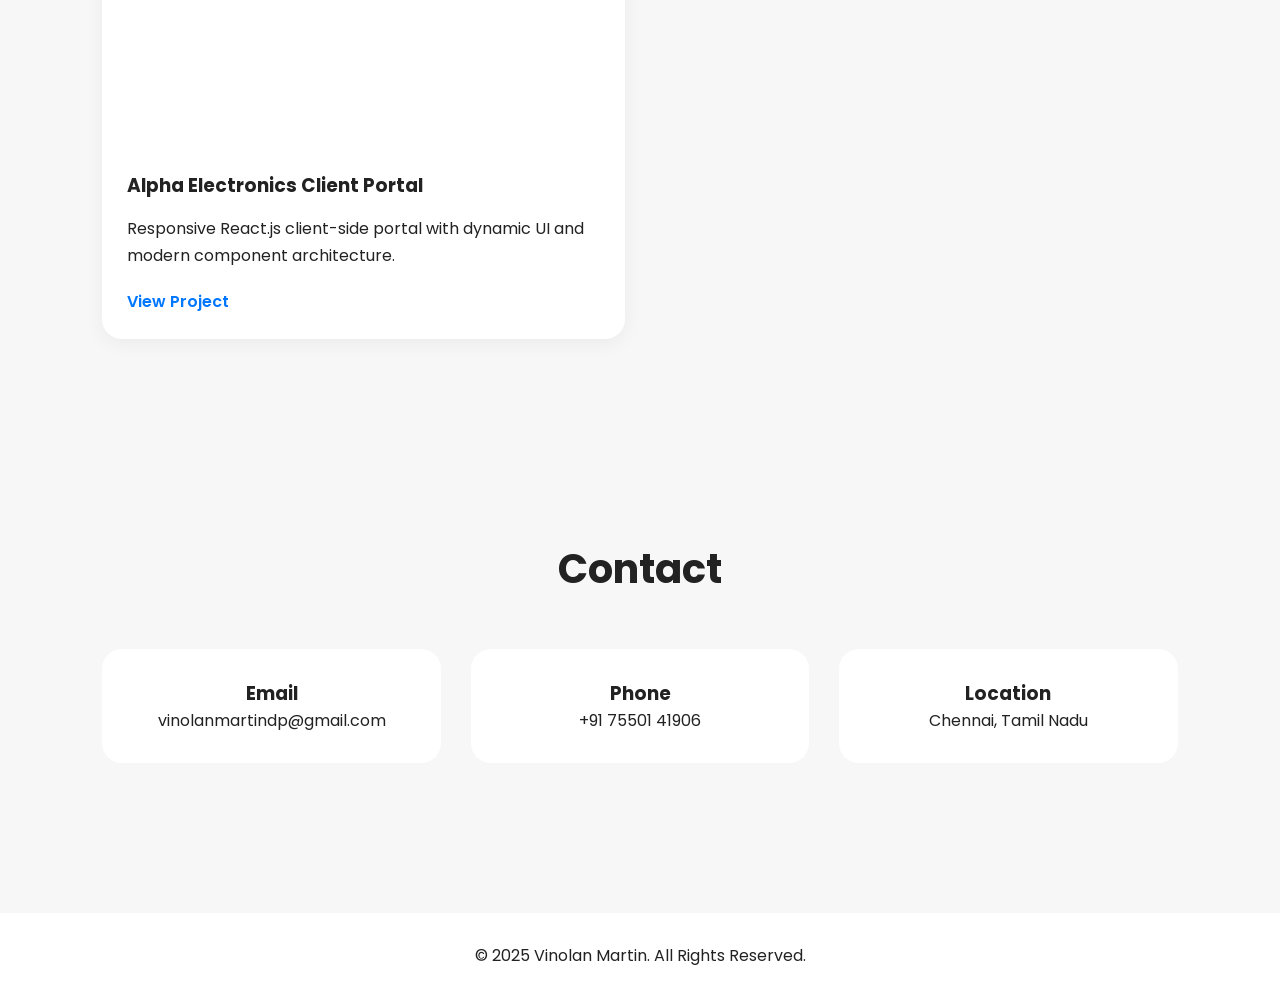
==== commit 271c7906: "alpha admin vedio updated" ====
--- a/index.html
+++ b/index.html
@@ -281,6 +281,28 @@
            Alpha Electric & Electronics is a  e-commerce website developed to provide customers 
            with a convenient platform for browsing and purchasing electrical and electronic products online.
             I designed and developed the frontend using HTML, CSS, and JavaScript, creating a responsive and user-friendly interface. 
+            
+          </p>
+
+          <a href="https://github.com/vinolanmartind/ALPHA-USER-PORTAL" target="_blank">
+            View Project
+          </a>
+
+        </div>
+
+      </div>
+      
+      <div class="project-card hidden">
+
+        <video autoplay muted loop playsinline>
+          <source src="img/alpha-admin-vd.mp4" type="video/mp4">
+        </video>
+
+        <div class="project-content">
+
+          <h3>2. b.Alpha Electric & Electronics (admin portal)</h3>
+
+          <p>
             For the backend, I used Python with Flask to handle application logic, user requests, and data processing. 
             MySQL was used as the database to securely store product, customer, and order information.
              The project demonstrates my practical knowledge of full-stack web development, database management,
@@ -318,29 +340,6 @@
 
       </div>
       
-      <div class="project-card hidden">
-
-        <video autoplay muted loop playsinline>
-          <source src="img/Alpha/videoAdmin.mp4" type="video/mp4">
-        </video>
-
-        <div class="project-content">
-
-          <h3>Alpha Electronics Admin Portal</h3>
-
-          <p>
-            Flask-based admin management system with authentication,
-            user handling and MySQL integration.
-          </p>
-
-          <a href="https://github.com/vinolan-martin/ALPHA---ADMIN" target="_blank">
-            View Project
-          </a>
-
-        </div>
-
-      </div>
-      
 
       <!-- Project -->
       <div class="project-card hidden">
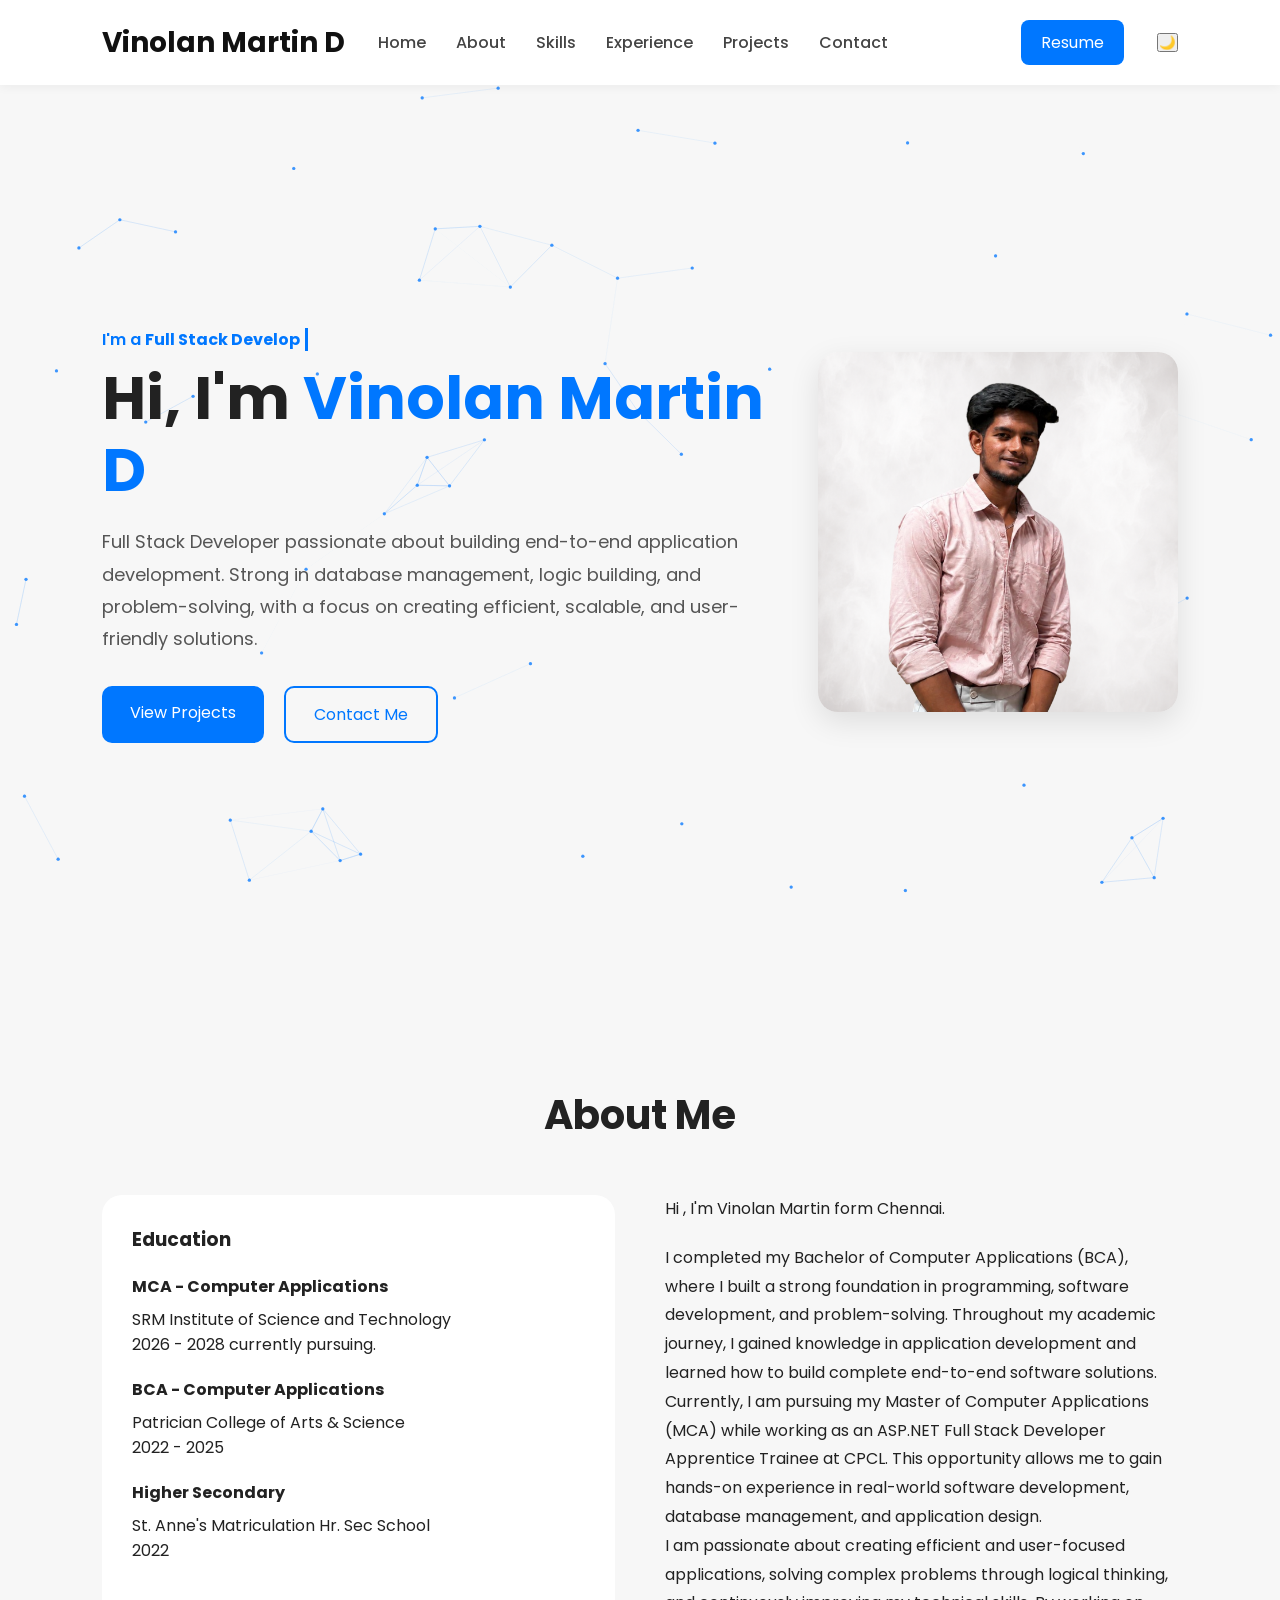
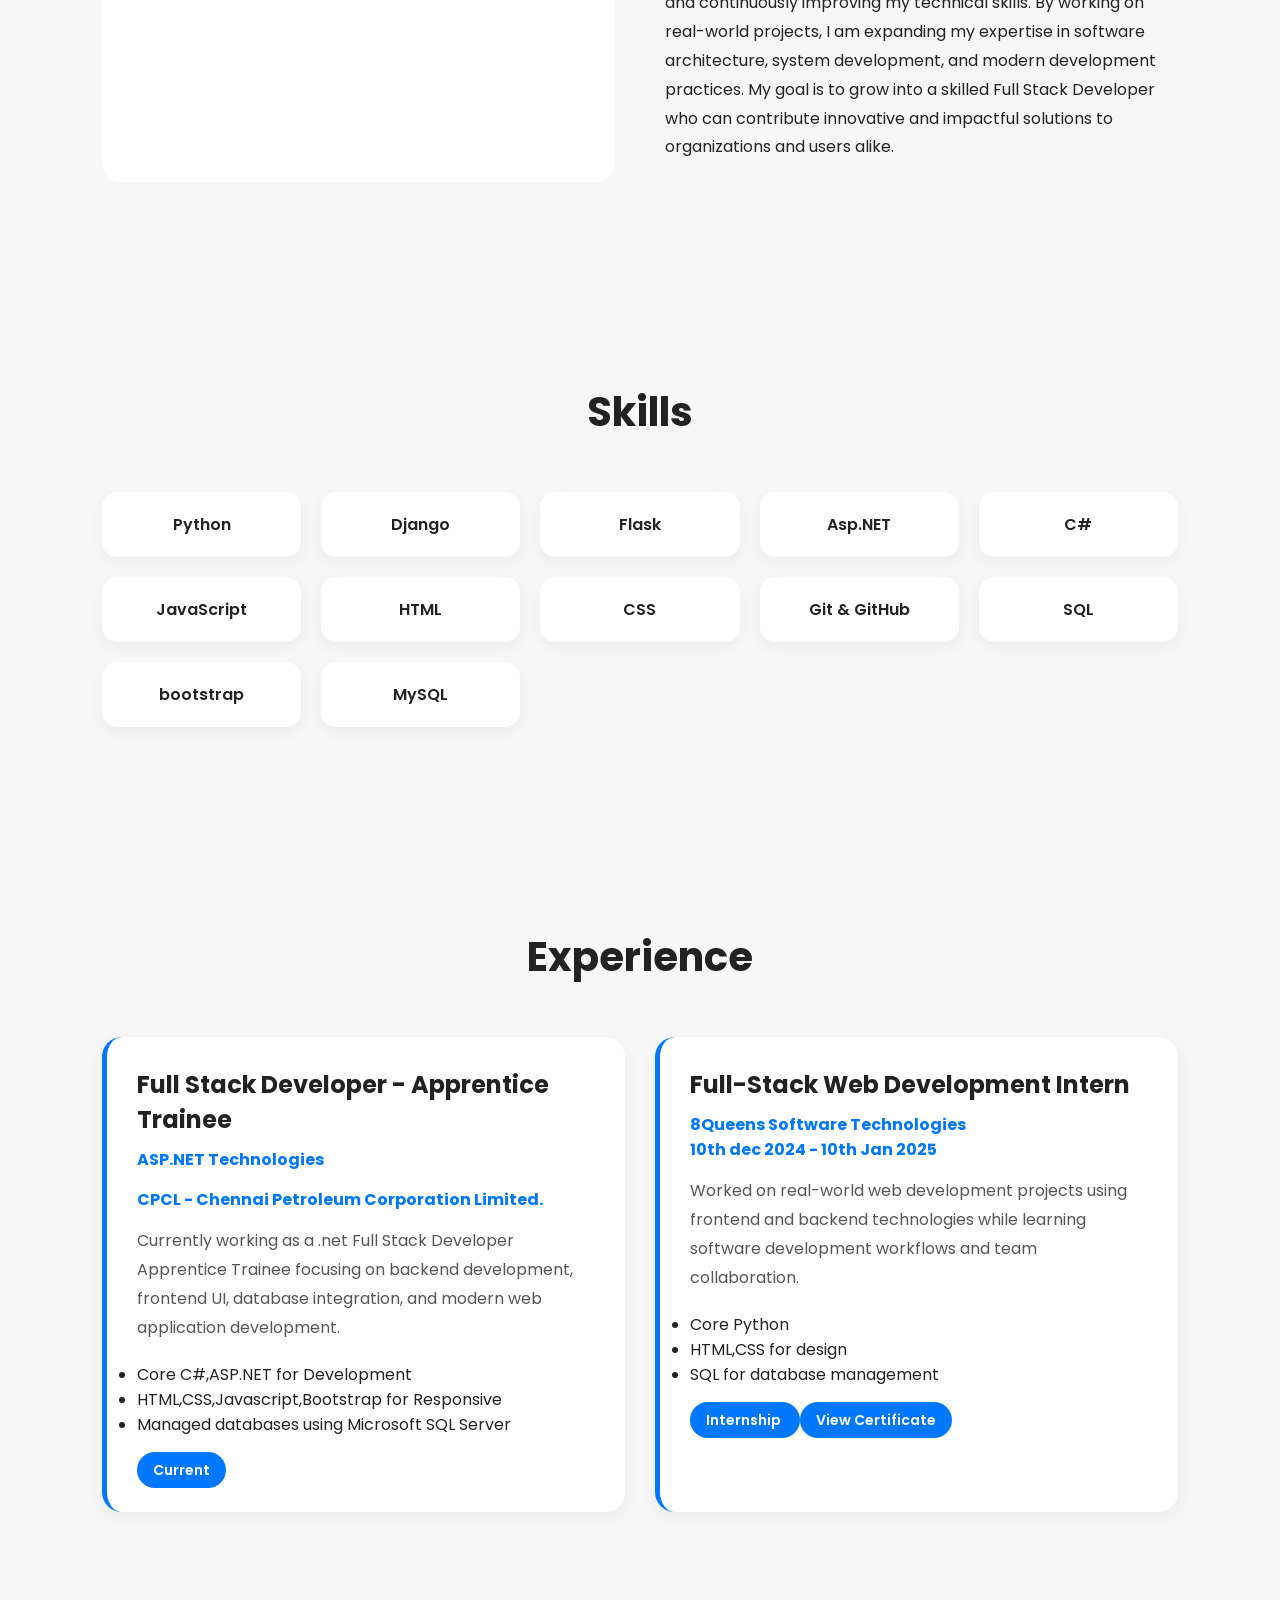
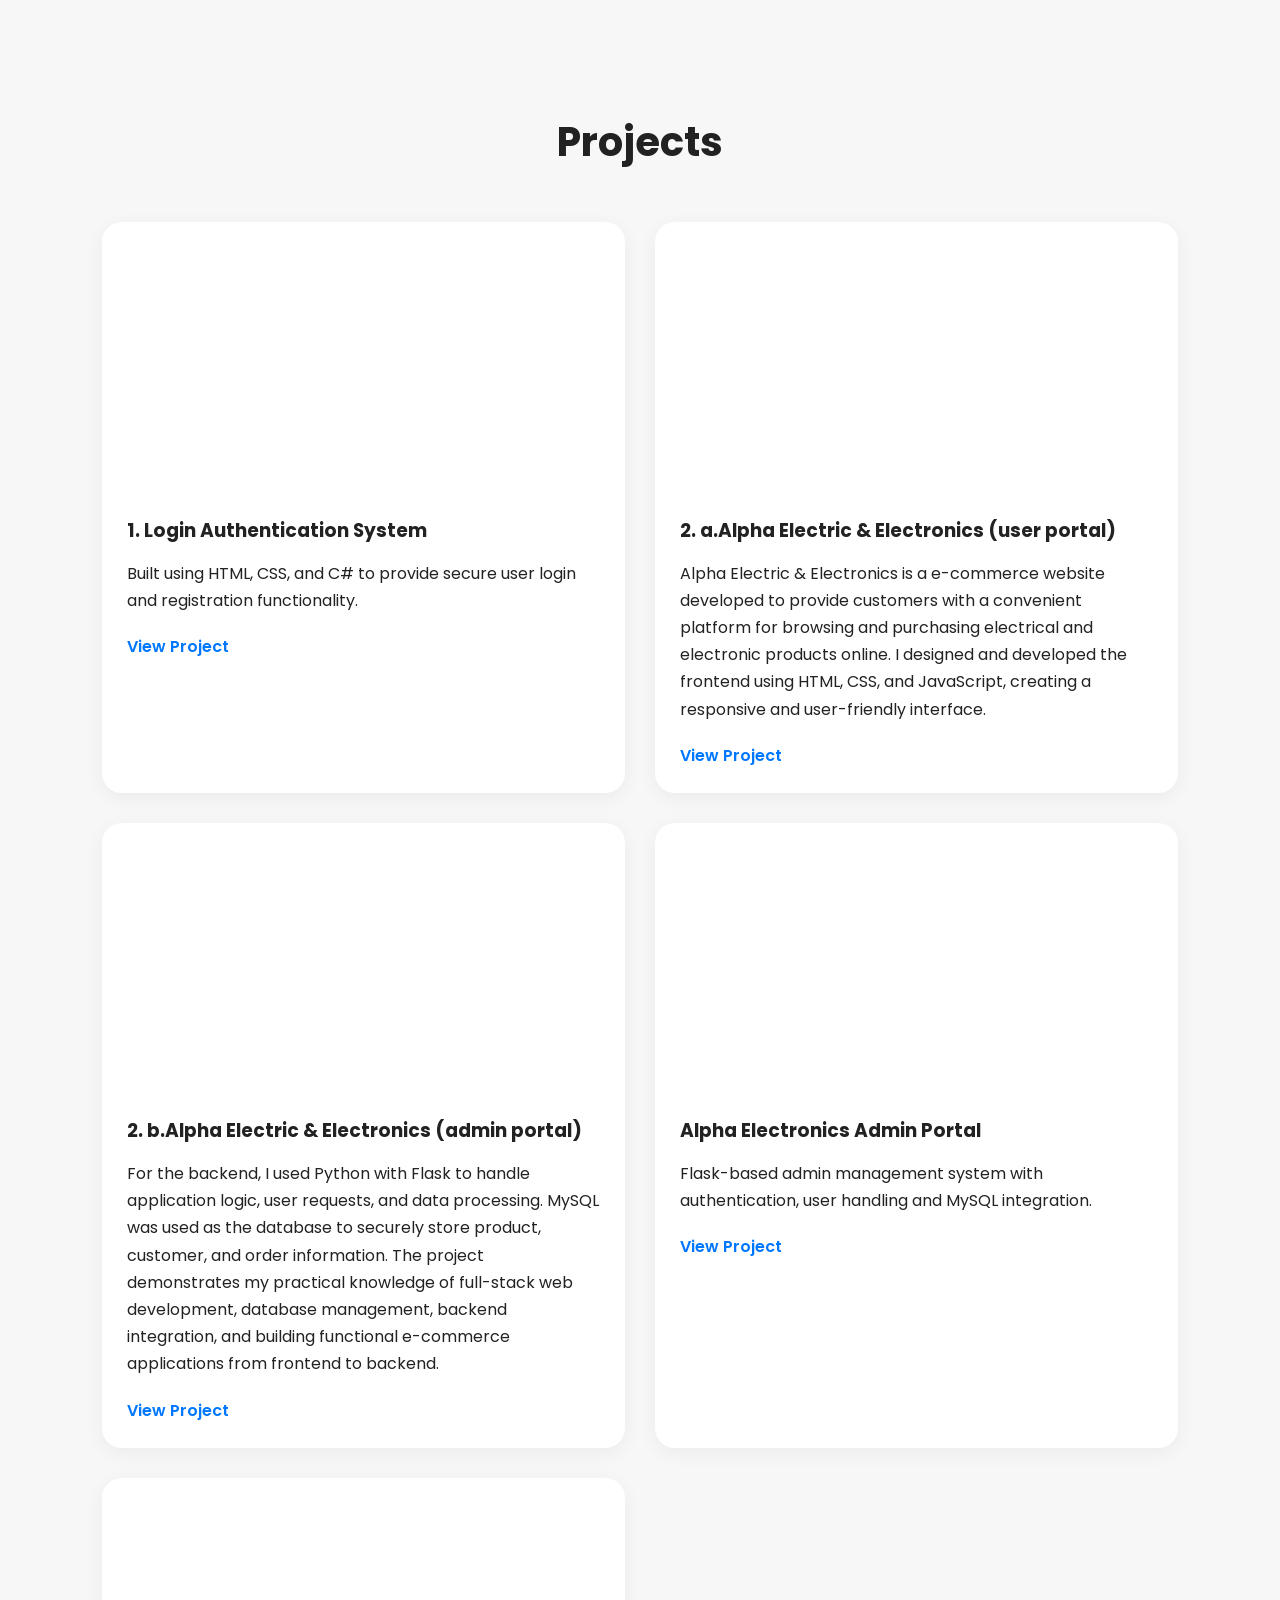
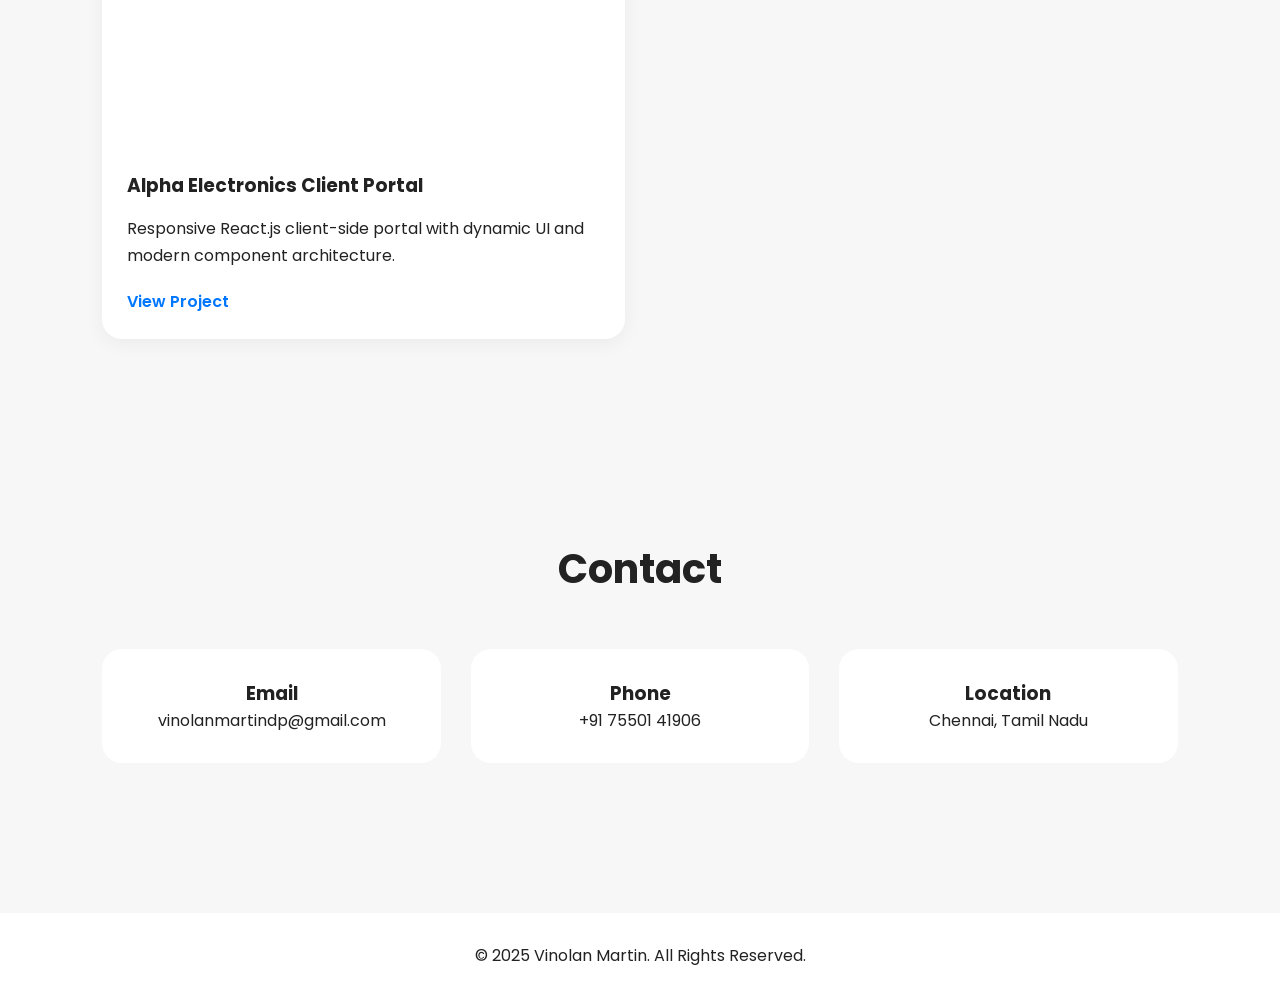
==== commit f4ace5b2: "mysql add" ====
--- a/index.html
+++ b/index.html
@@ -146,7 +146,7 @@
       <div class="skill-card hidden">Git & GitHub</div>
       <div class="skill-card hidden"> SQL </div>
       <div class="skill-card hidden">bootstrap</div>
-      </div>
+      <div class="skill-card hidden">MySQL</div>
 
     </div>
 
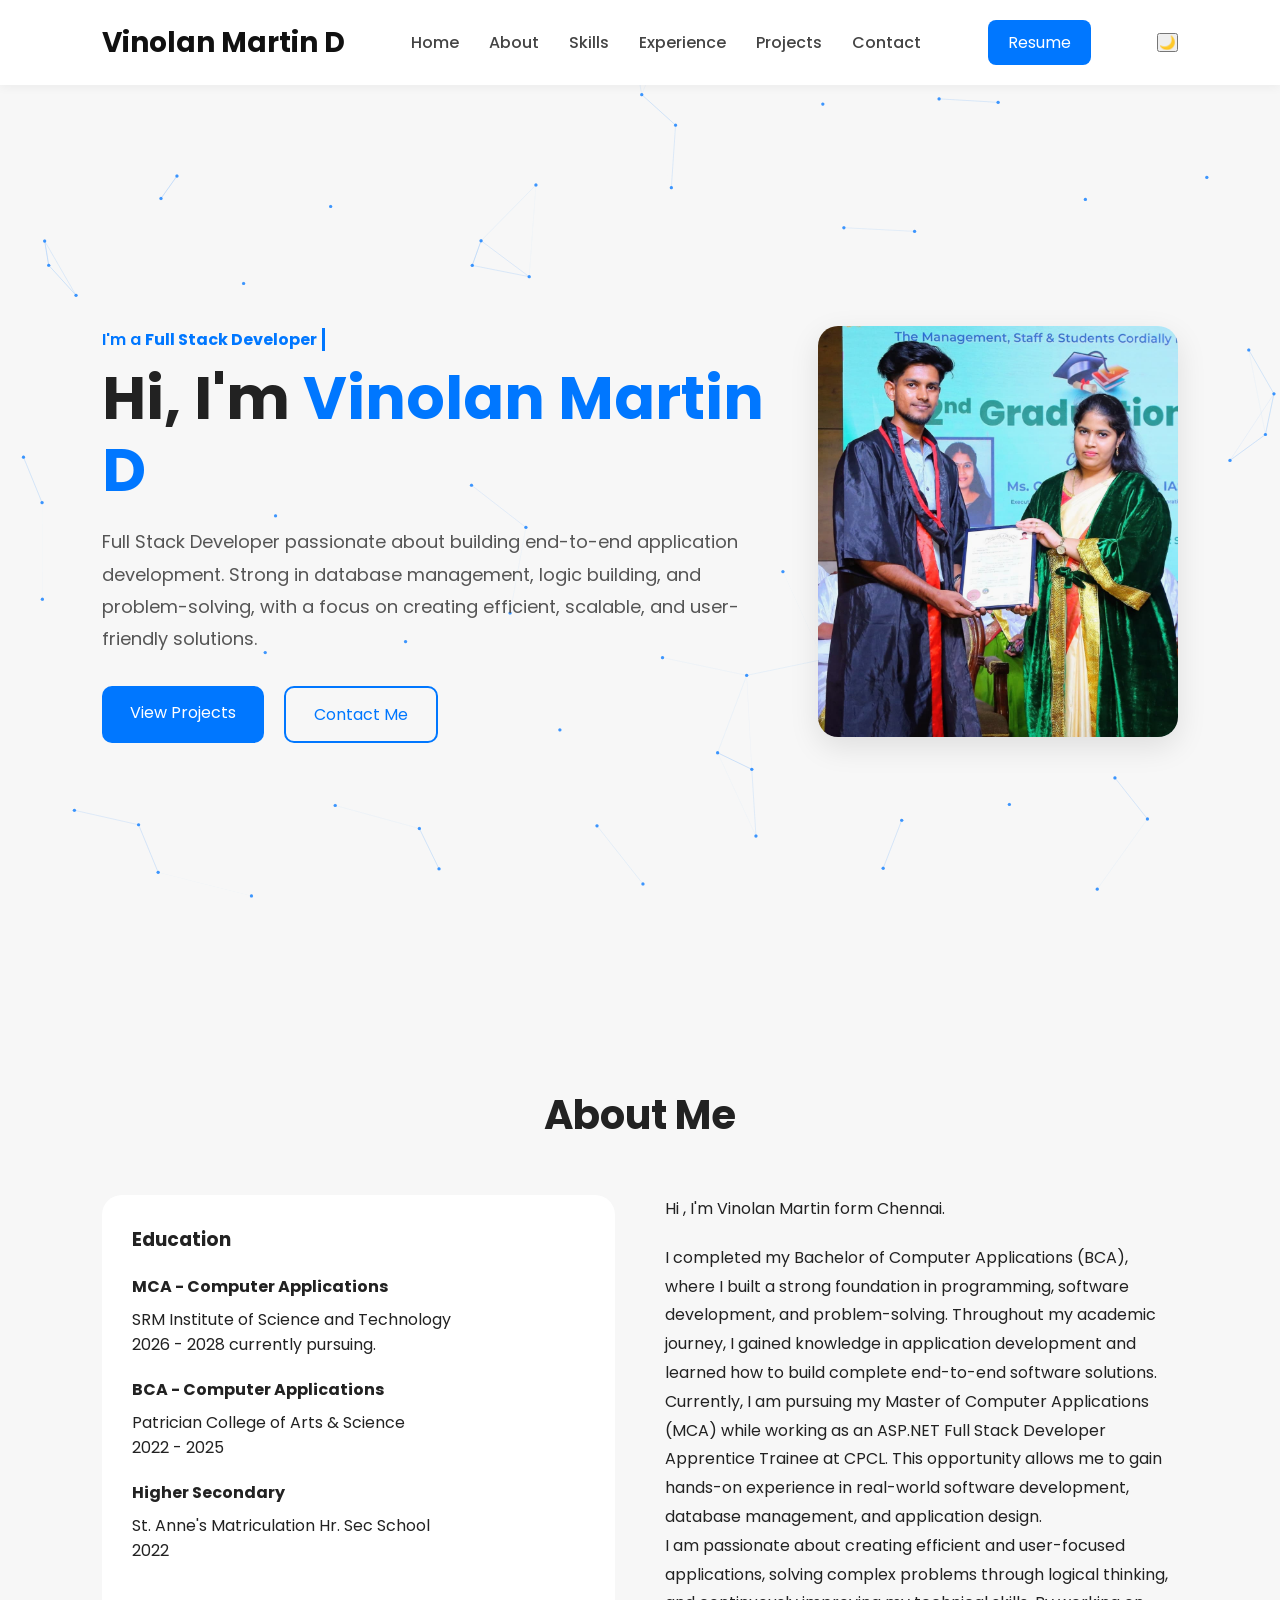
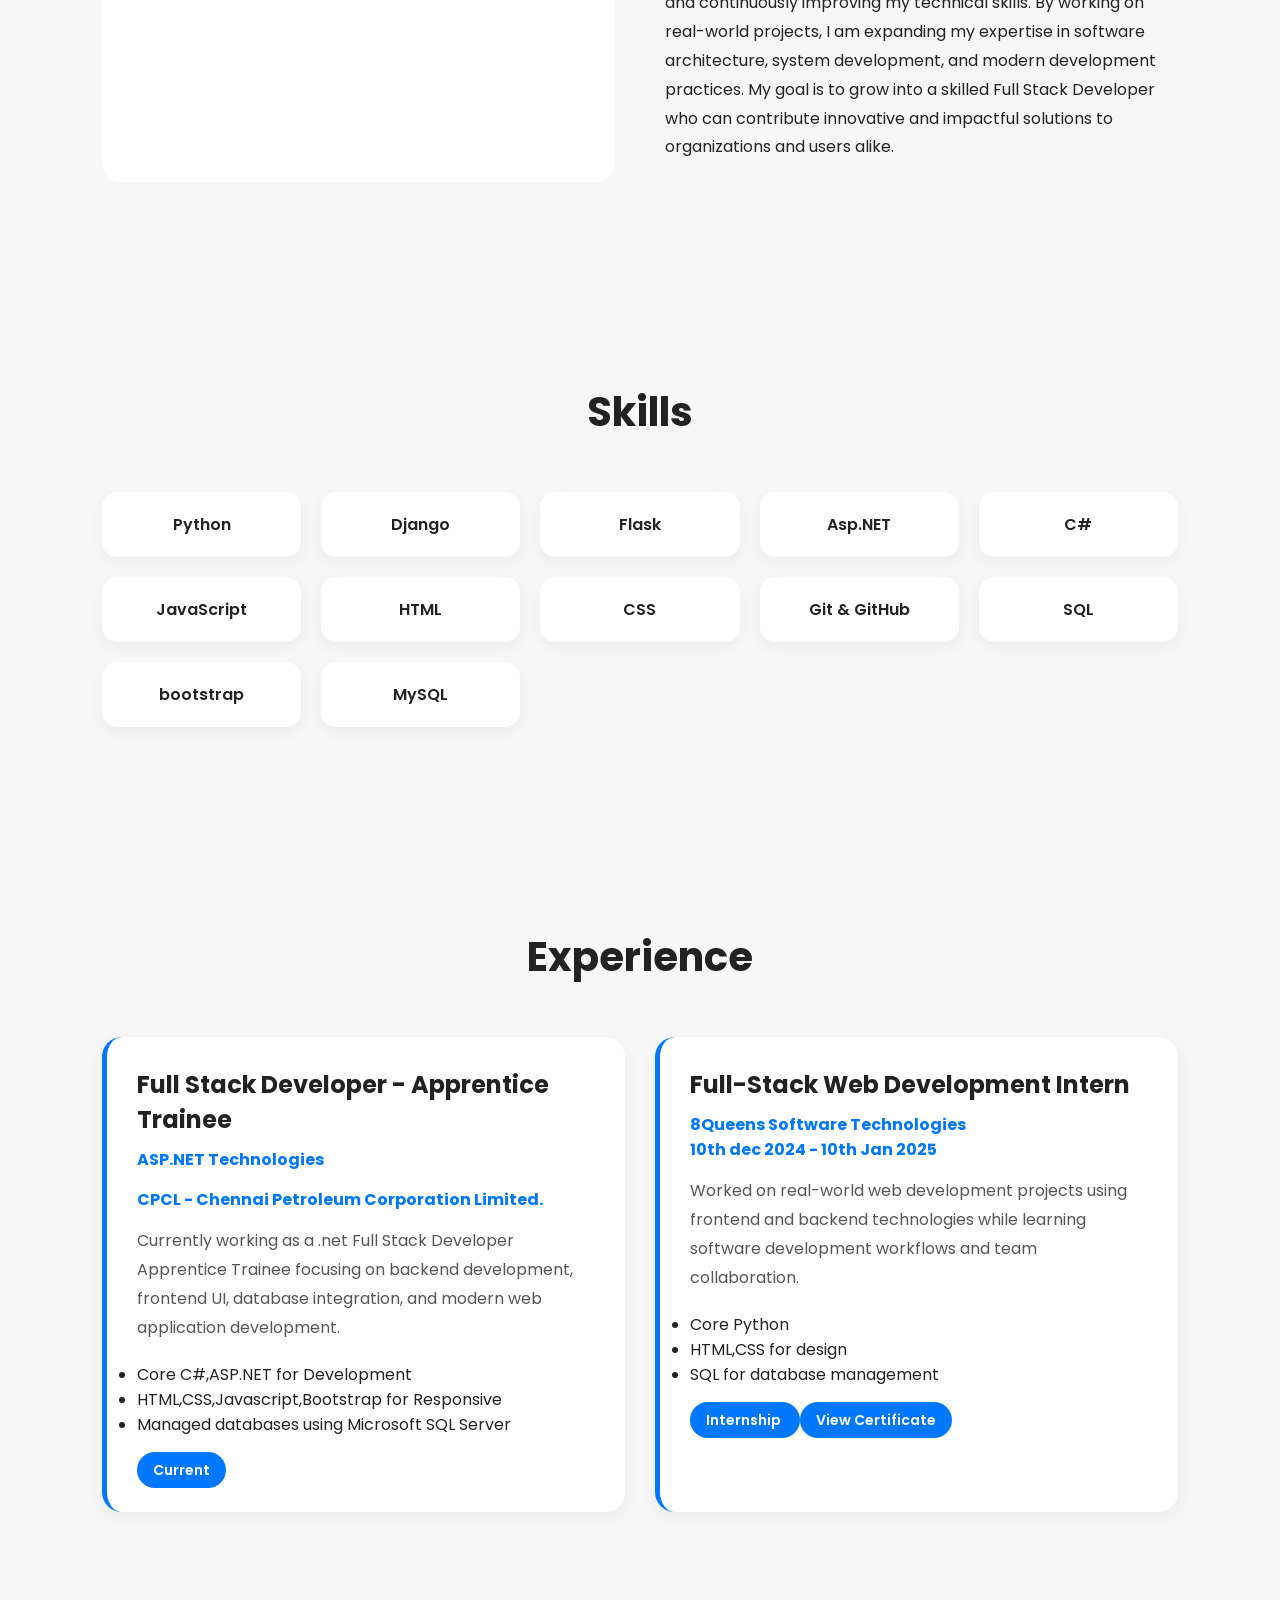
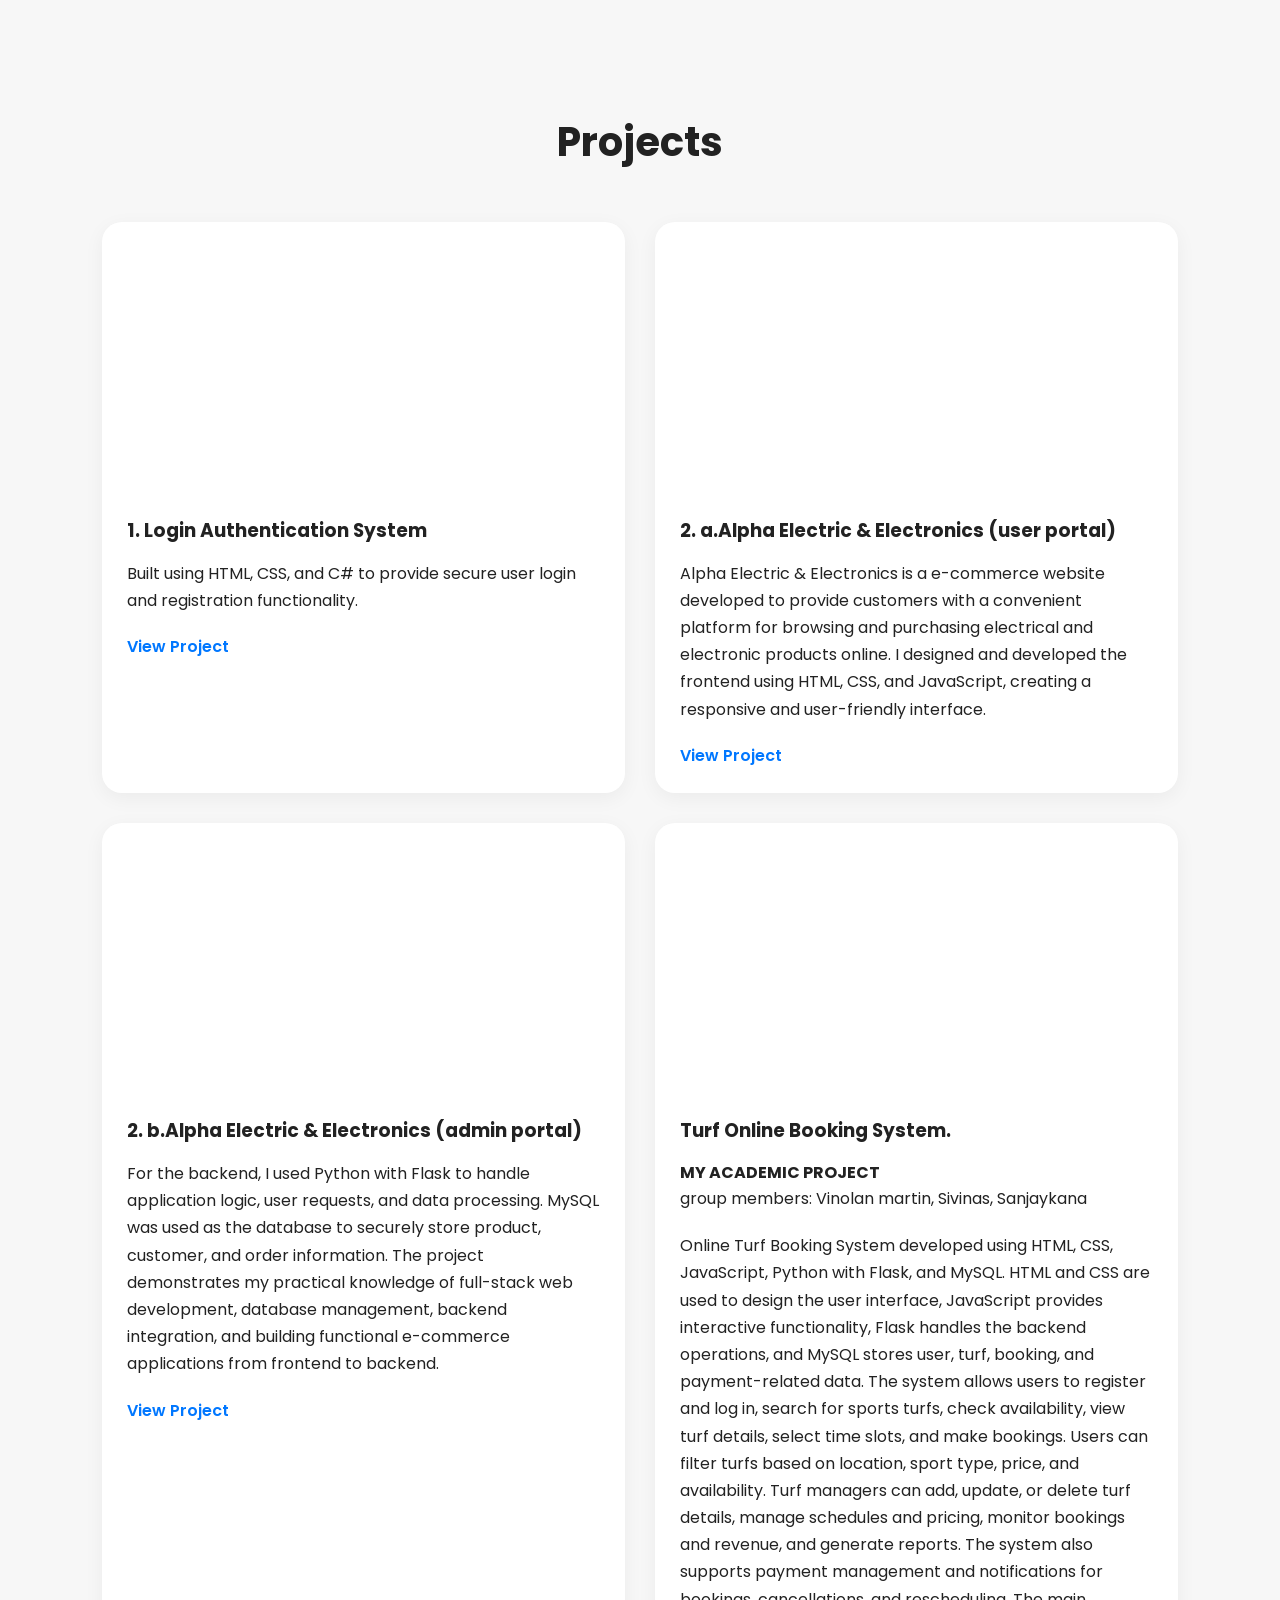
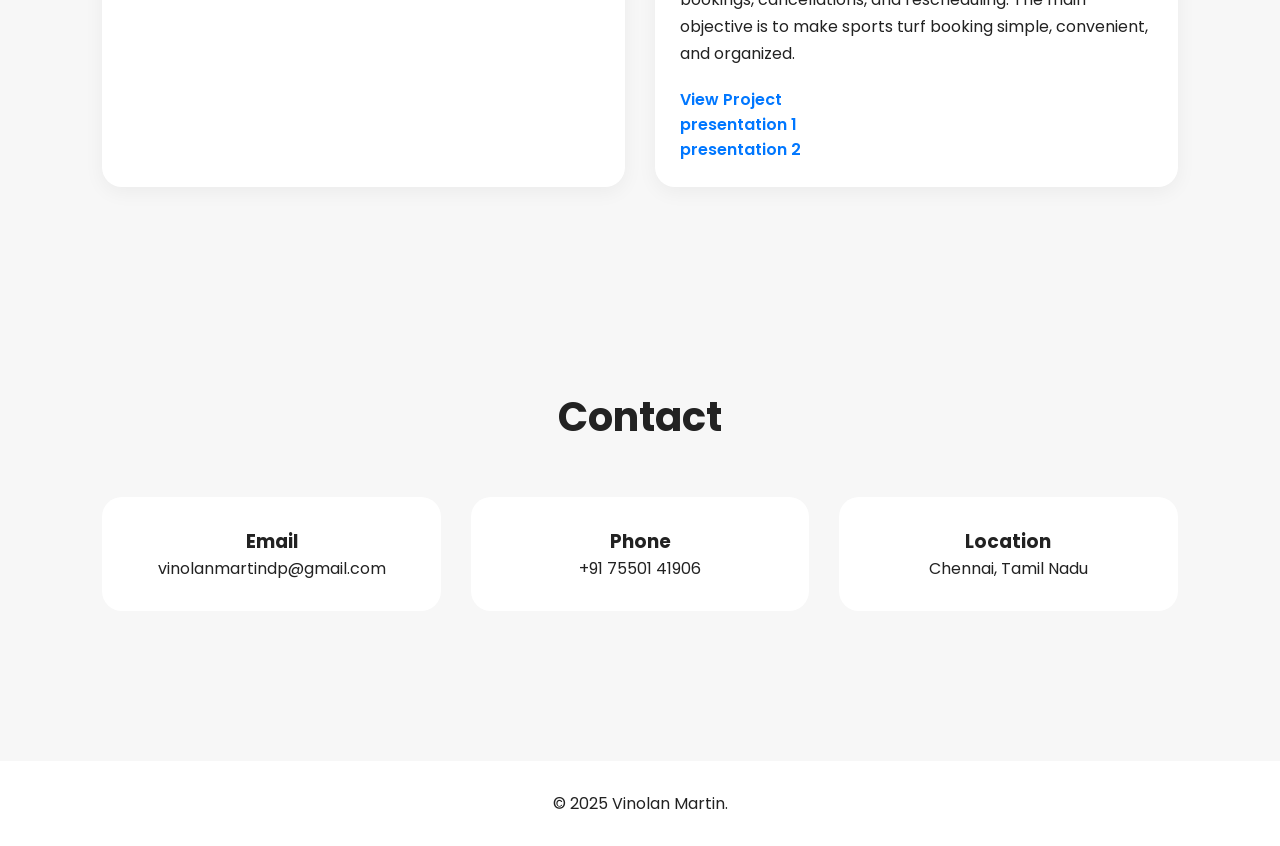
==== commit aa66951e: "updated information , recreated mobile version" ====
--- a/index.html
+++ b/index.html
@@ -7,6 +7,7 @@
   <link rel="icon" href="img/portfolio_logo2.png" type="image/logo.png" />
 
   <link rel="stylesheet" href="portfolio.css"/>
+  <link rel="stylesheet" href="mobile-menu.css"/>
 
   <link rel="preconnect" href="https://fonts.googleapis.com">
   <link href="https://fonts.googleapis.com/css2?family=Poppins:wght@300;400;500;600;700&display=swap" rel="stylesheet">
@@ -31,7 +32,10 @@
     </nav>
 
     
-    <span></span><span></span><span></span>
+    <button class="hamburger" id="hamburger-btn" aria-label="Toggle menu">
+      <span></span><span></span><span></span>
+    </button>
+
     <a href="resume/Vinolan_Martin_Resume.pdf" class="resume-btn" download>
       Resume
     </a>
@@ -39,6 +43,8 @@
     <button id="theme-toggle">🌙</button>
   </header>
 
+  <div class="nav-overlay" id="nav-overlay"></div>
+
   <!-- HERO -->
   <section class="hero" id="home">
 
@@ -68,7 +74,7 @@
     </div>
 
     <div class="hero-image">
-      <img src="img/profile66.png" alt="Vinolan">
+      <img src="img/grad-solo2.jpeg" alt="Vinolan">
     </div>
 
   </section>
@@ -320,20 +326,35 @@
       <div class="project-card hidden">
 
         <video autoplay muted loop playsinline>
-          <source src="img/Alpha/videoAdmin.mp4" type="video/mp4">
+          <source src="" type="video/mp4">
         </video>
 
         <div class="project-content">
 
-          <h3>Alpha Electronics Admin Portal</h3>
+          <h3>Turf Online Booking System.</h3>
+          <h4> MY ACADEMIC PROJECT</h4> <p>group members: Vinolan martin, Sivinas, Sanjaykana</p>
 
           <p>
-            Flask-based admin management system with authentication,
-            user handling and MySQL integration.
+            Online Turf Booking System developed  using HTML,
+             CSS, JavaScript, Python with Flask, and MySQL.
+              HTML and CSS are used to design the user interface, JavaScript provides interactive functionality,
+               Flask handles the backend operations, and MySQL stores user, turf, booking, and payment-related data.
+            The system allows users to register and log in, search for sports turfs, check availability, 
+            view turf details, select time slots, and make bookings. Users can filter turfs based on location,
+             sport type, price, and availability. Turf managers can add, update, or delete turf details, manage 
+             schedules and pricing, monitor bookings and revenue, and generate reports. The system also supports
+              payment management and notifications for bookings, cancellations, and rescheduling.
+             The main objective is to make sports turf booking simple, convenient, and organized.
           </p>
 
-          <a href="https://github.com/vinolan-martin/ALPHA---ADMIN" target="_blank">
+          <a href="https://github.com/vinolanmartind/ONLINE-TURF-BOOKING" target="_blank">
             View Project
+          </a> <br><span></span>
+          <a href="img/Presentation_one.pdf" target="_blank" class="certificate-link" style=" text-decoration: none;">
+            presentation 1
+          </a> <br><span/>
+          <a href="img/Onlineturfbookingsystem.pdf" target="_blank" class="certificate-link" style=" text-decoration: none;">
+            presentation 2
           </a>
 
         </div>
@@ -342,28 +363,7 @@
       
 
       <!-- Project -->
-      <div class="project-card hidden">
-
-        <video autoplay muted loop playsinline>
-          <source src="img/Alpha/Alpa user portal.webm" type="video/webm">
-        </video>
-
-        <div class="project-content">
-
-          <h3>Alpha Electronics Client Portal</h3>
-
-          <p>
-            Responsive React.js client-side portal with dynamic UI
-            and modern component architecture.
-          </p>
-
-          <a href="https://github.com/vinolan-martin/ALPHA-USER-PORTAL" target="_blank">
-            View Project
-          </a>
-
-        </div>
-
-      </div>
+      
 
     </div>
 
@@ -397,10 +397,11 @@
 
   <!-- FOOTER -->
   <footer>
-    <p>© 2025 Vinolan Martin. All Rights Reserved.</p>
+    <p>© 2025 Vinolan Martin.</p>
   </footer>
 
   <script src="script.js"></script>
+  <script src="mobile-menu.js"></script>
 
 </body>
-</html>+</html
--- a/portfolio.css
+++ b/portfolio.css
@@ -663,4 +663,4 @@
      grid-template-columns:1fr;
     }
 
-}+}
--- a/mobile-menu.css
+++ b/mobile-menu.css
@@ -0,0 +1,109 @@
+/* HAMBURGER BUTTON — hidden on desktop */
+.hamburger{
+    display:none;
+    flex-direction:column;
+    justify-content:space-between;
+    width:26px;
+    height:19px;
+    background:none;
+    border:none;
+    cursor:pointer;
+    padding:0;
+    z-index:1100;
+}
+
+.hamburger span{
+    display:block;
+    width:100%;
+    height:3px;
+    background:#111;
+    border-radius:2px;
+    transition:0.3s ease;
+}
+
+.dark-mode .hamburger span{
+    background:#fff;
+}
+
+/* animate to an X when the menu is open */
+.hamburger.active span:nth-child(1){
+    transform:translateY(8px) rotate(45deg);
+}
+.hamburger.active span:nth-child(2){
+    opacity:0;
+}
+.hamburger.active span:nth-child(3){
+    transform:translateY(-8px) rotate(-45deg);
+}
+
+/* dark overlay behind the sidebar */
+.nav-overlay{
+    position:fixed;
+    inset:0;
+    background:rgba(0,0,0,0.45);
+    opacity:0;
+    pointer-events:none;
+    transition:opacity 0.35s ease;
+    z-index:900;
+}
+
+.nav-overlay.active{
+    opacity:1;
+    pointer-events:auto;
+}
+
+@media screen and (max-width:768px){
+
+    
+    .navbar{
+        position:fixed;
+        justify-content:space-between;
+    }
+
+    .hamburger{
+        display:flex;
+        order:1;
+    }
+
+    .logo{
+        order:2;
+        flex:1;
+        text-align:center;
+        font-size:20px;
+    }
+
+    .resume-btn{
+        order:3;
+    }
+
+    
+    .nav-links{
+        position:fixed;
+        top:0;
+        right:-280px;
+        width:260px;
+        height:100vh;
+        margin:0;
+        background:#ffffff;
+        flex-direction:column;
+        align-items:flex-start;
+        justify-content:flex-start;
+        gap:28px;
+        padding:100px 35px;
+        box-shadow:-8px 0 30px rgba(0,0,0,0.15);
+        transition:right 0.4s ease;
+        z-index:1050;
+    }
+
+    .nav-links.active{
+        right:0;
+    }
+
+    .nav-links a{
+        font-size:17px;
+    }
+
+    .dark-mode .nav-links{
+        background:#1a1a1a;
+    }
+}
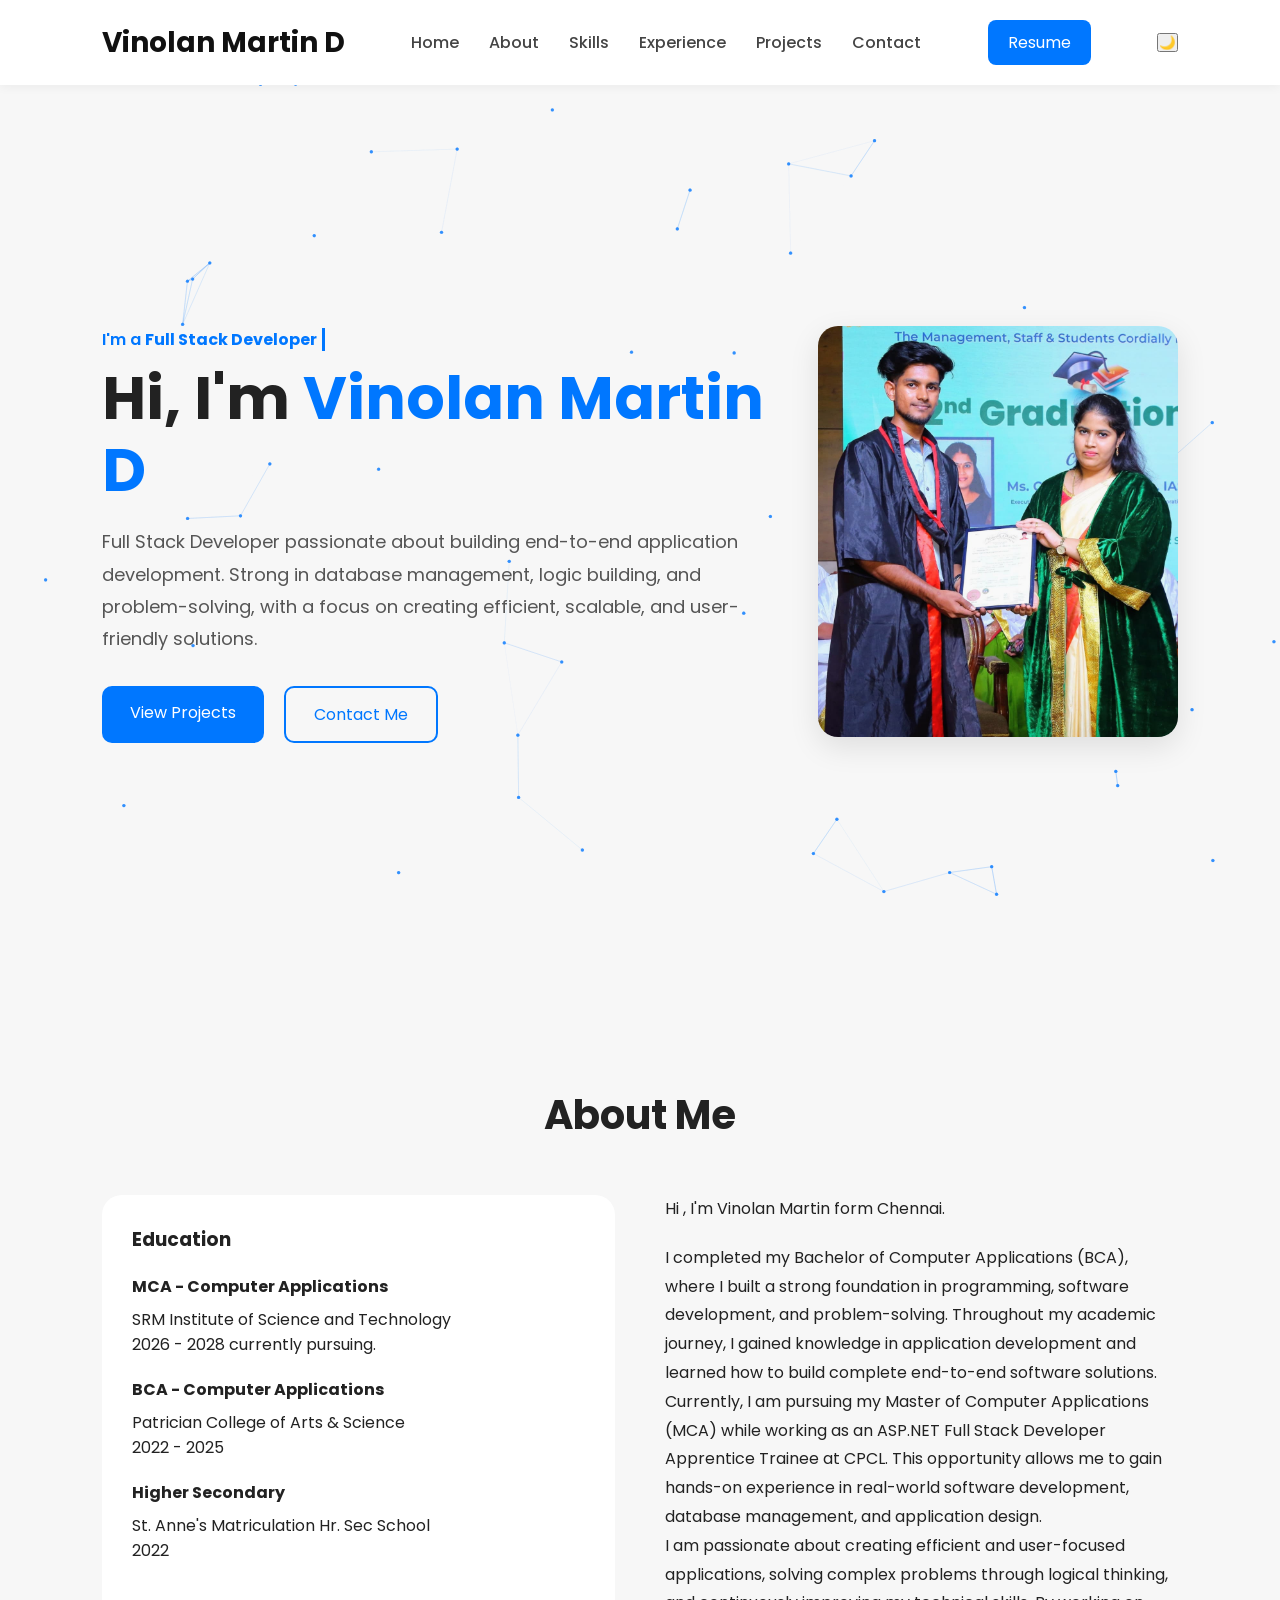
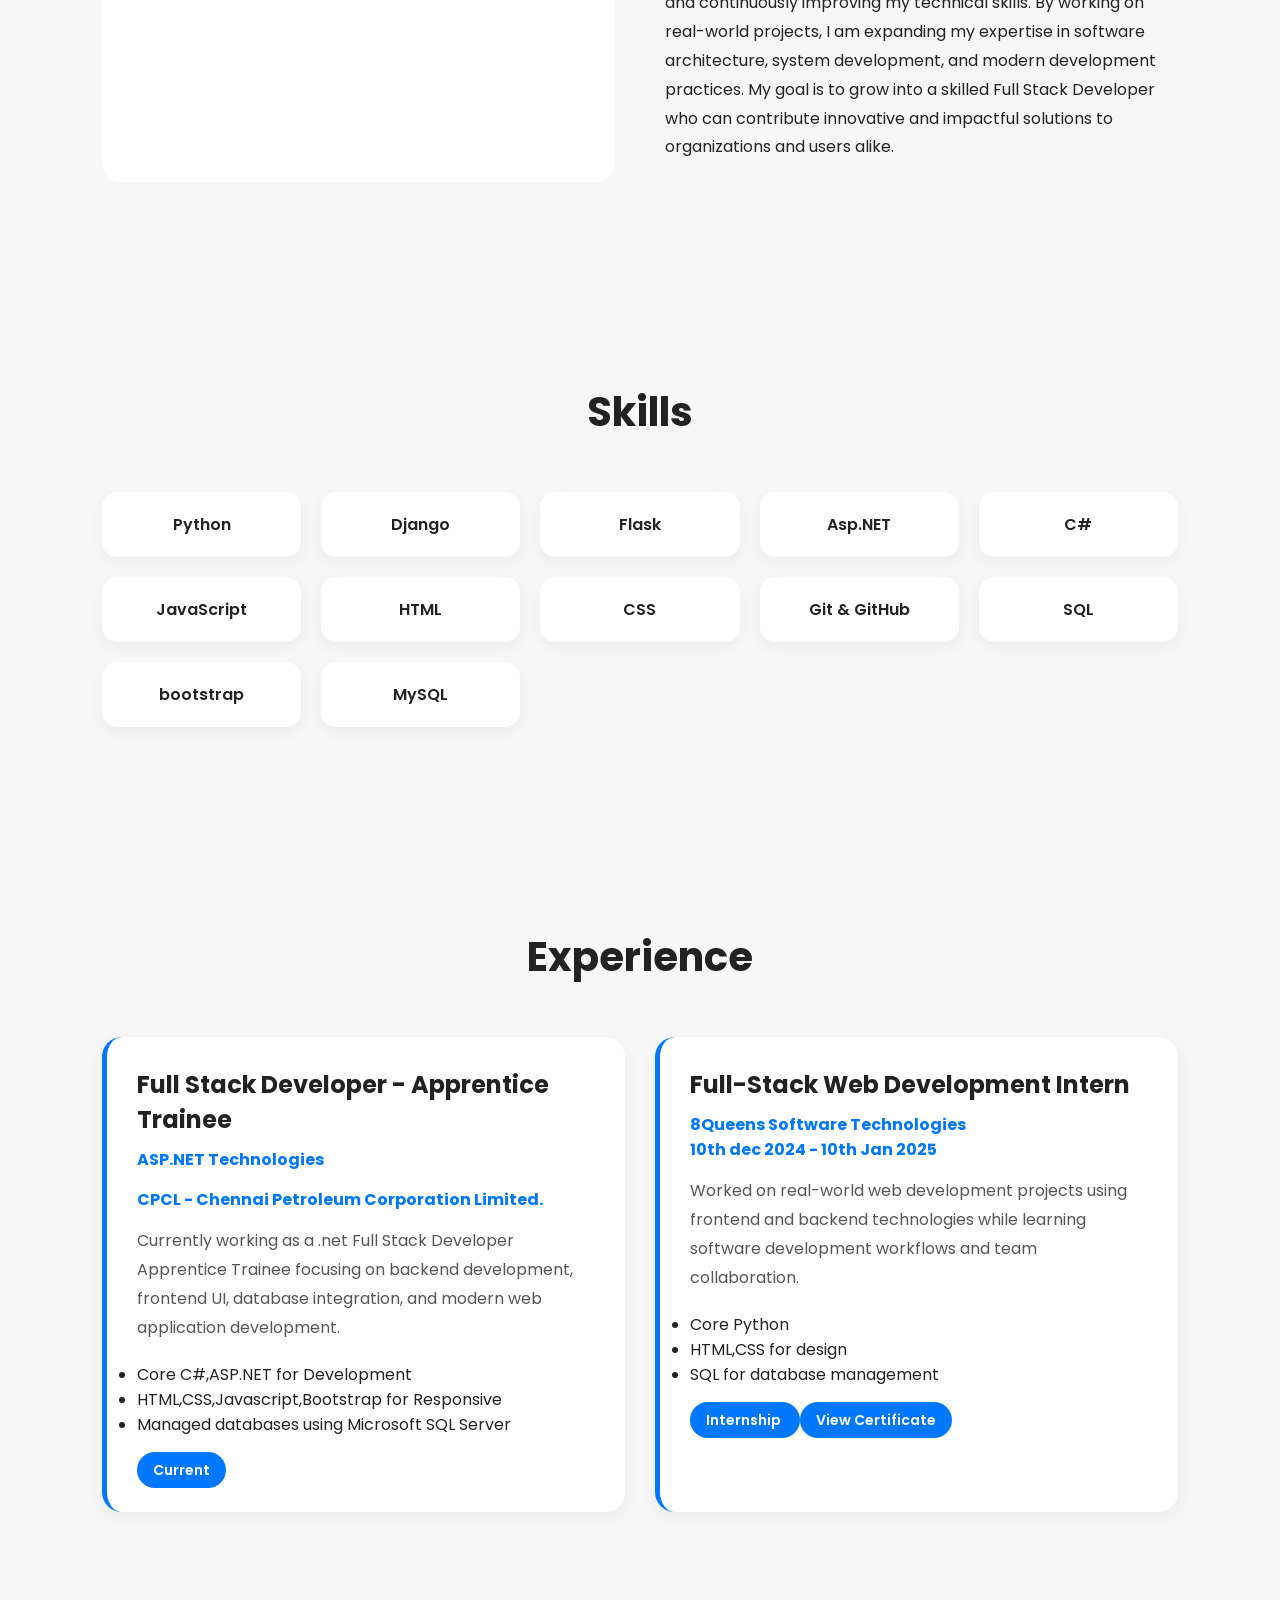
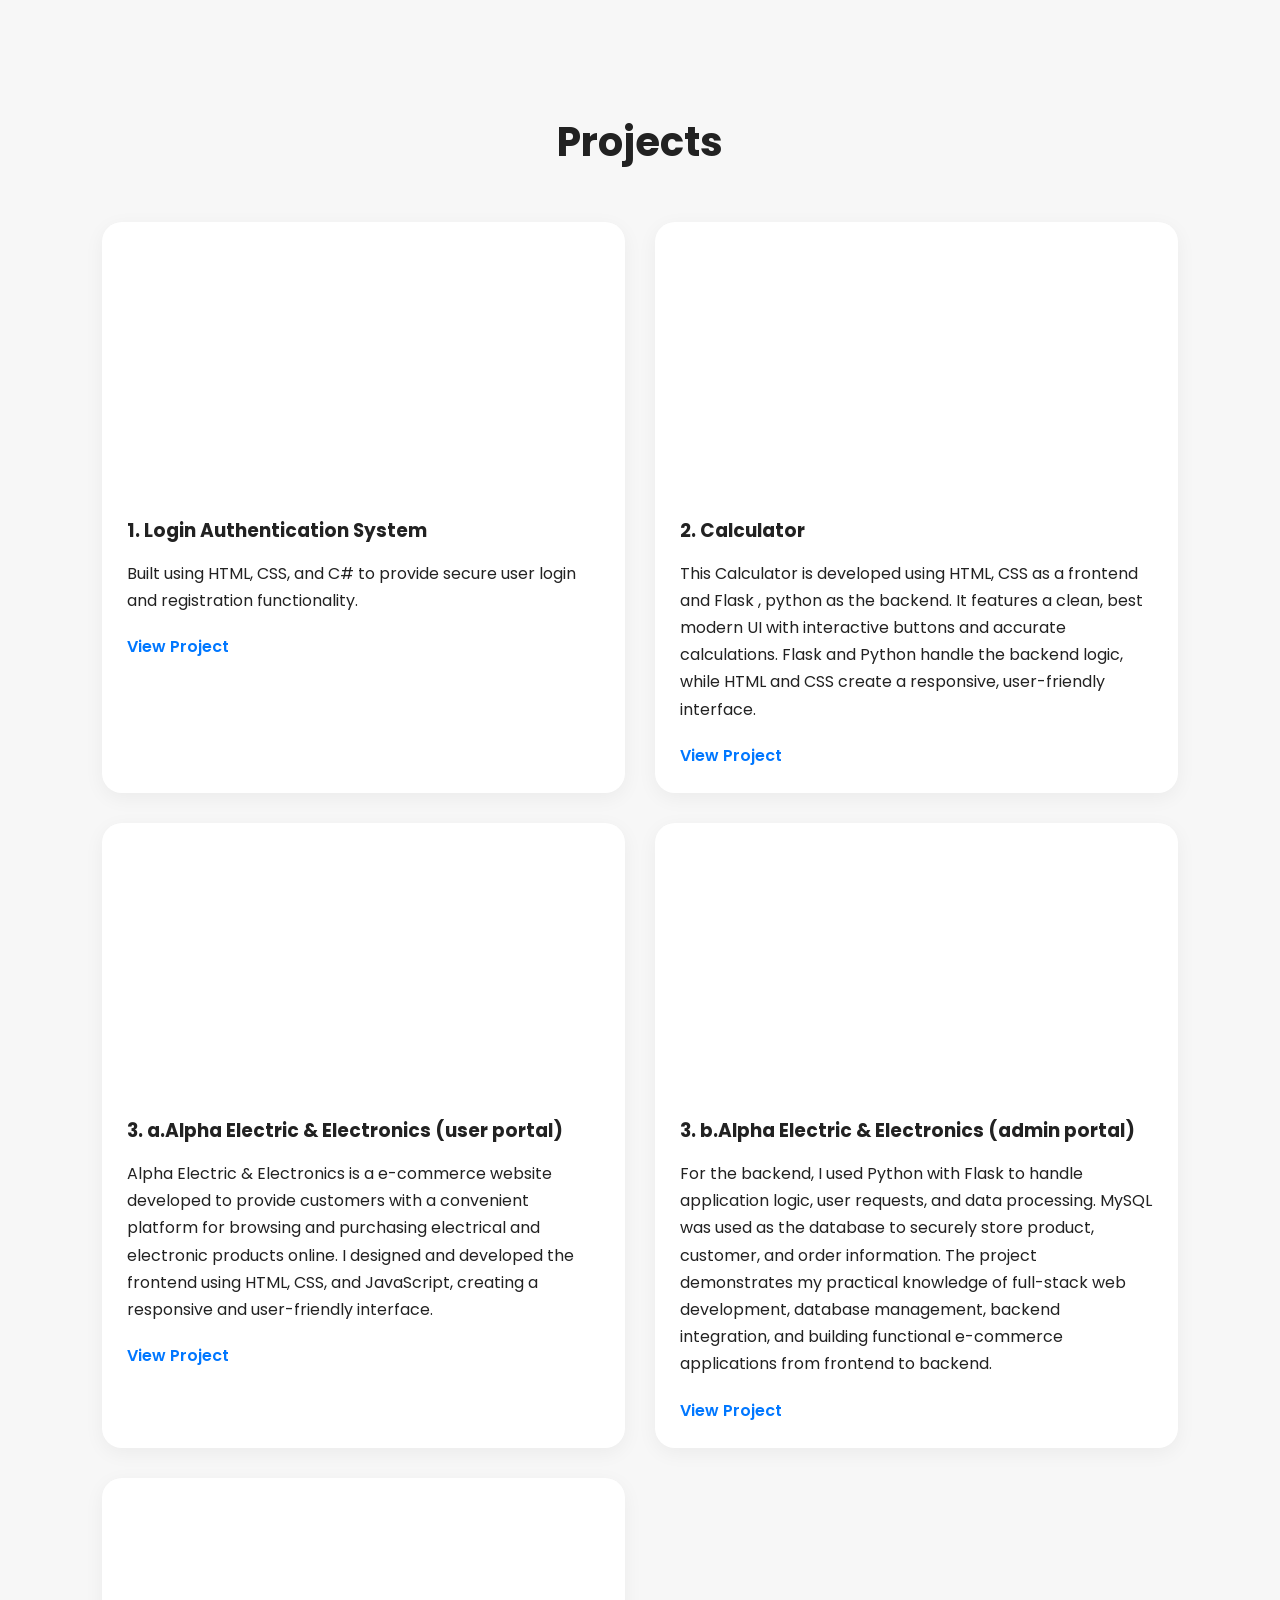
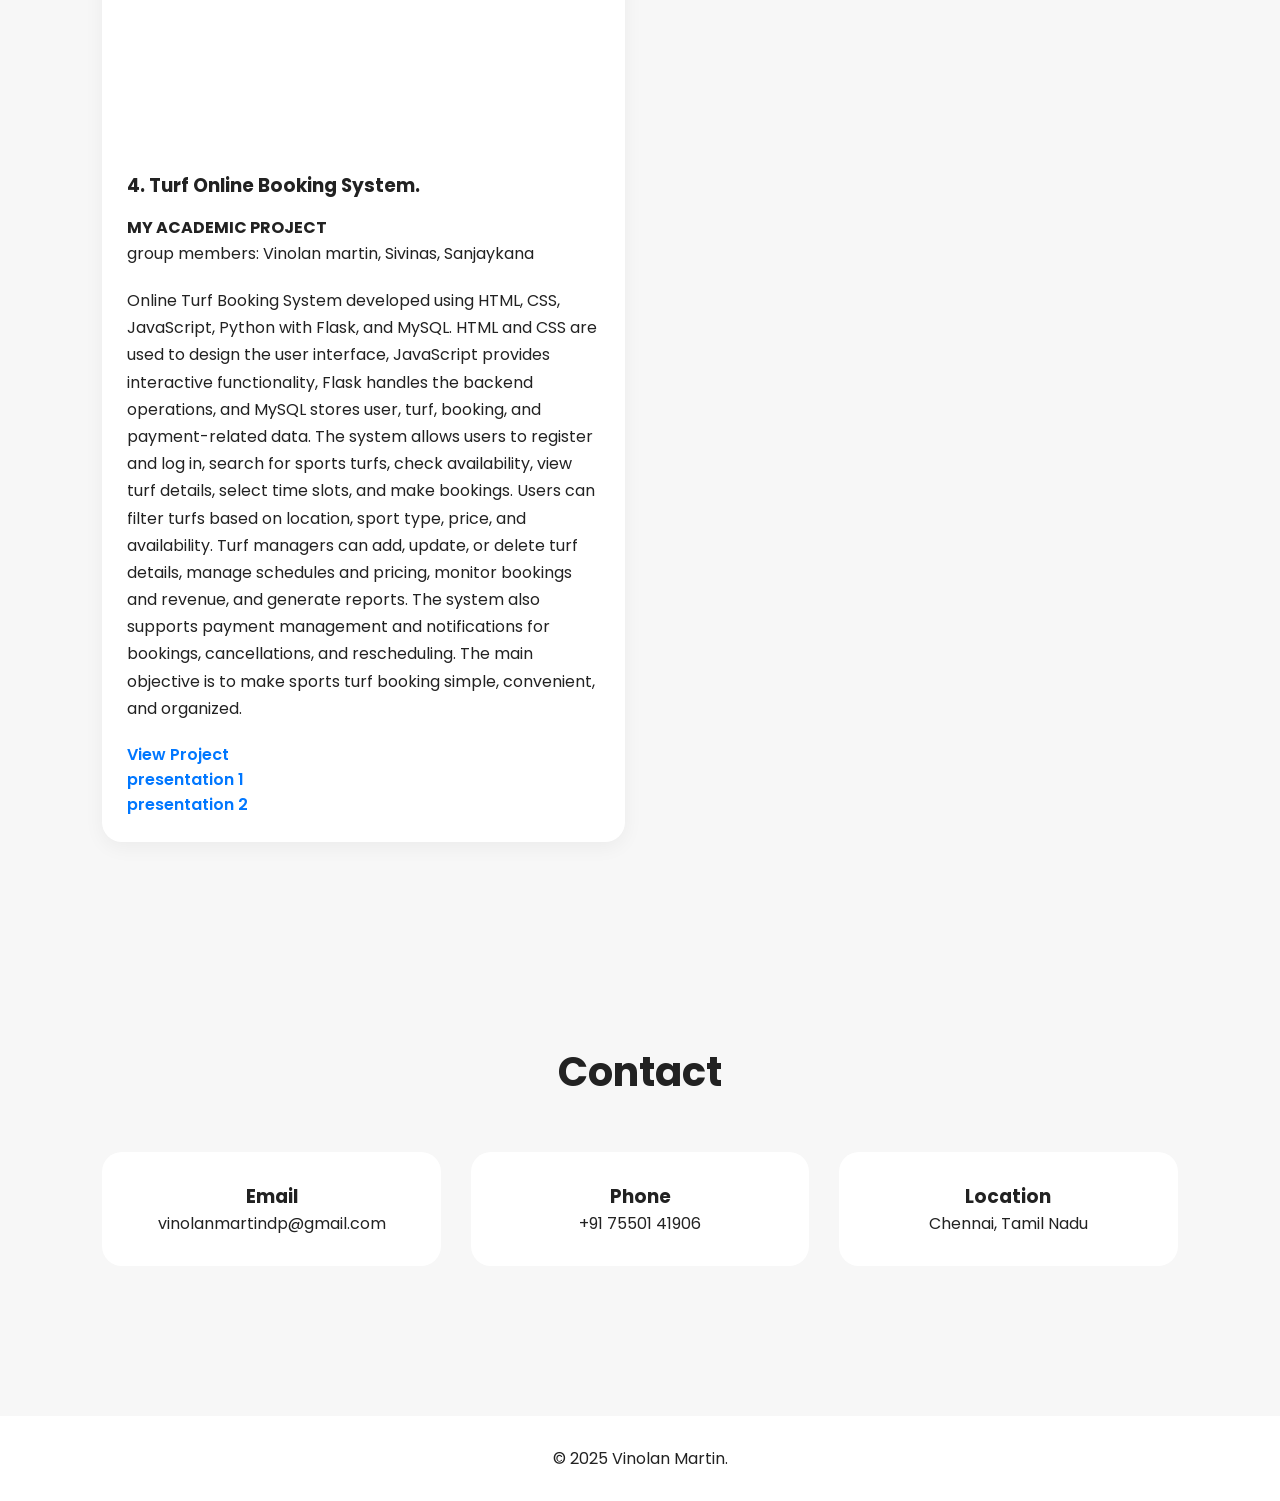
==== commit 5c81ff71: "calculator pj uploded" ====
--- a/index.html
+++ b/index.html
@@ -272,6 +272,35 @@
         </div>
 
       </div>
+
+      <div class="project-card hidden">
+
+        <video autoplay muted loop playsinline>
+          <source src="img/Calculator_vedio.mp4" type="video/mp4">
+        </video>
+
+        <div class="project-content">
+
+          <h3>2. Calculator</h3>
+
+          <p>
+            This Calculator is developed using 
+            HTML, CSS as a frontend and Flask , python as the backend. It features a clean, best modern UI 
+            with interactive buttons and accurate calculations.
+             Flask and Python handle the backend logic, while HTML and CSS create a responsive, 
+             user-friendly interface.
+          </p>
+
+          <a href="https://github.com/vinolanmartind/Calculator" target="_blank">
+            View Project
+          </a>
+
+        </div>
+
+      </div>
+
+
+
       
       <div class="project-card hidden">
 
@@ -281,7 +310,7 @@
 
         <div class="project-content">
 
-          <h3>2. a.Alpha Electric & Electronics (user portal)</h3>
+          <h3>3. a.Alpha Electric & Electronics (user portal)</h3>
 
           <p>
            Alpha Electric & Electronics is a  e-commerce website developed to provide customers 
@@ -306,7 +335,7 @@
 
         <div class="project-content">
 
-          <h3>2. b.Alpha Electric & Electronics (admin portal)</h3>
+          <h3>3. b.Alpha Electric & Electronics (admin portal)</h3>
 
           <p>
             For the backend, I used Python with Flask to handle application logic, user requests, and data processing. 
@@ -326,12 +355,12 @@
       <div class="project-card hidden">
 
         <video autoplay muted loop playsinline>
-          <source src="" type="video/mp4">
+          <source src="img/turf_booking_vedio.mp4" type="video/mp4">
         </video>
 
         <div class="project-content">
 
-          <h3>Turf Online Booking System.</h3>
+          <h3>4. Turf Online Booking System.</h3>
           <h4> MY ACADEMIC PROJECT</h4> <p>group members: Vinolan martin, Sivinas, Sanjaykana</p>
 
           <p>
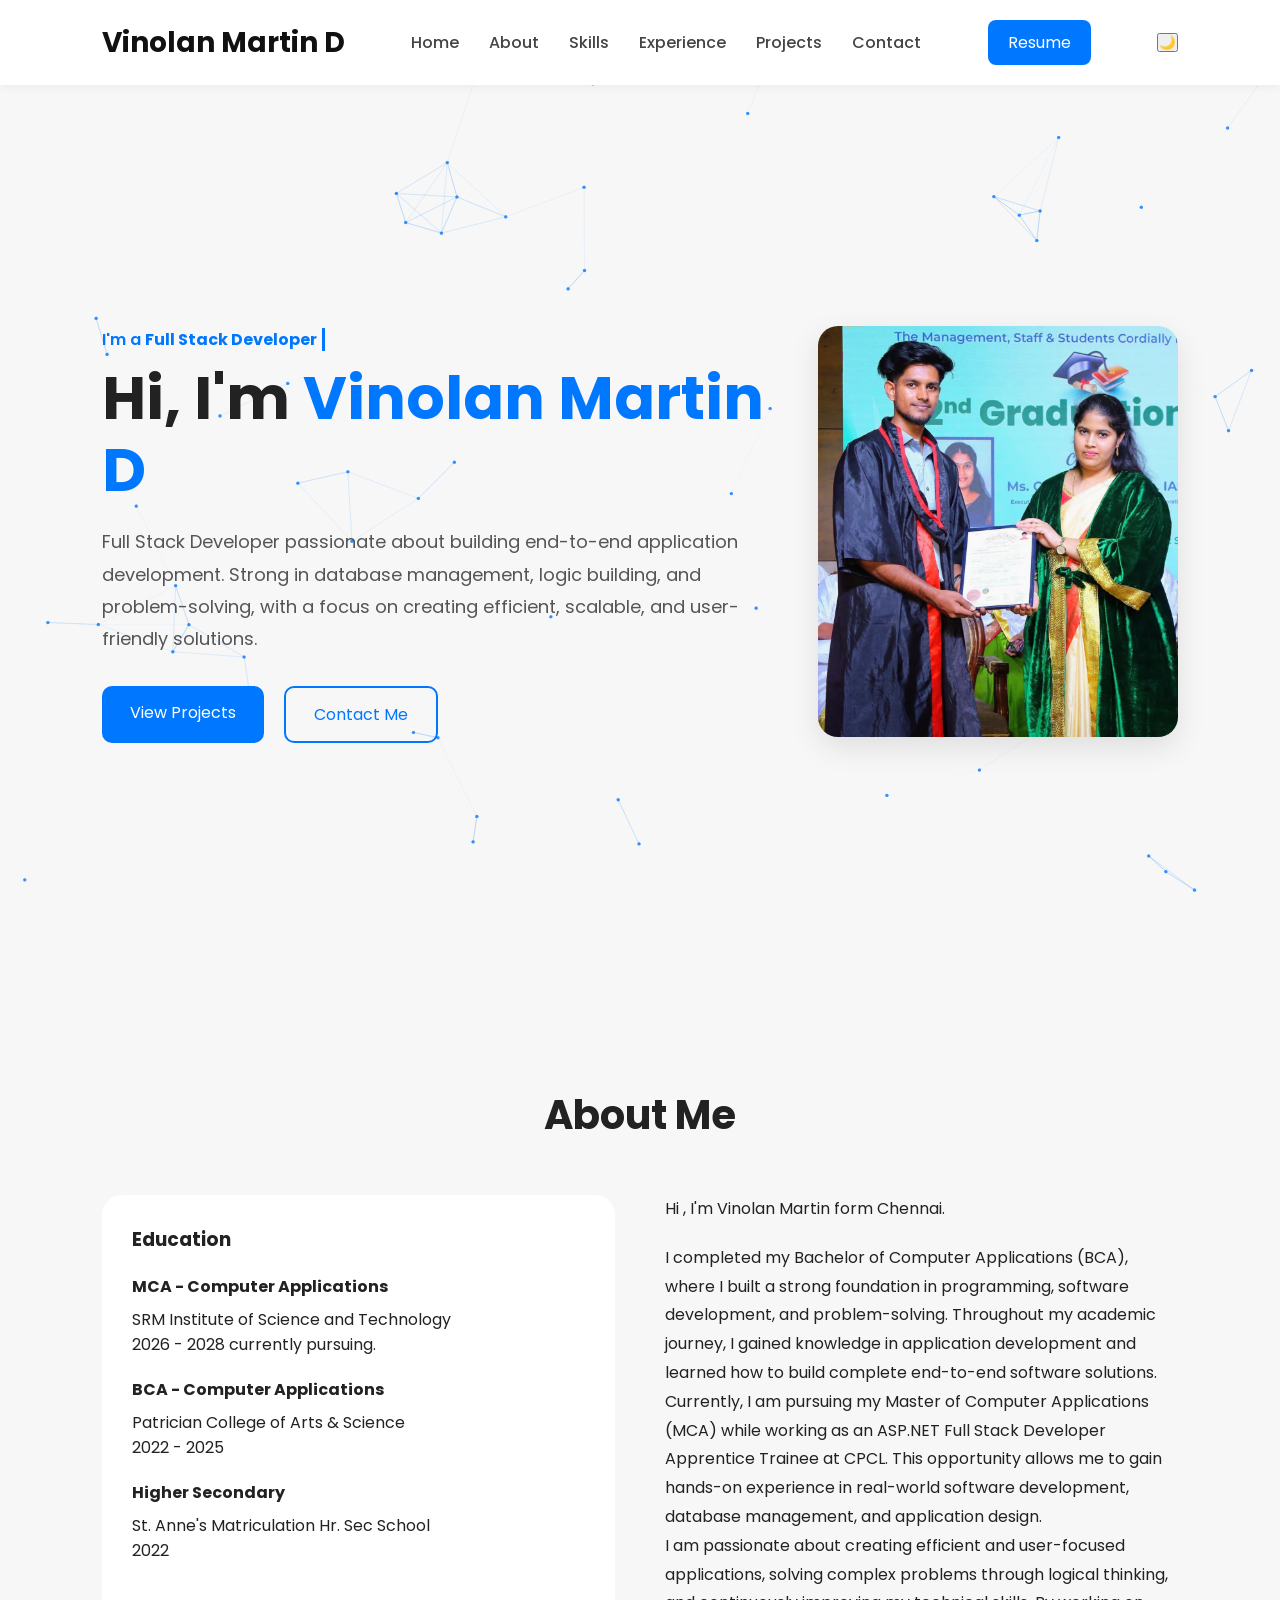
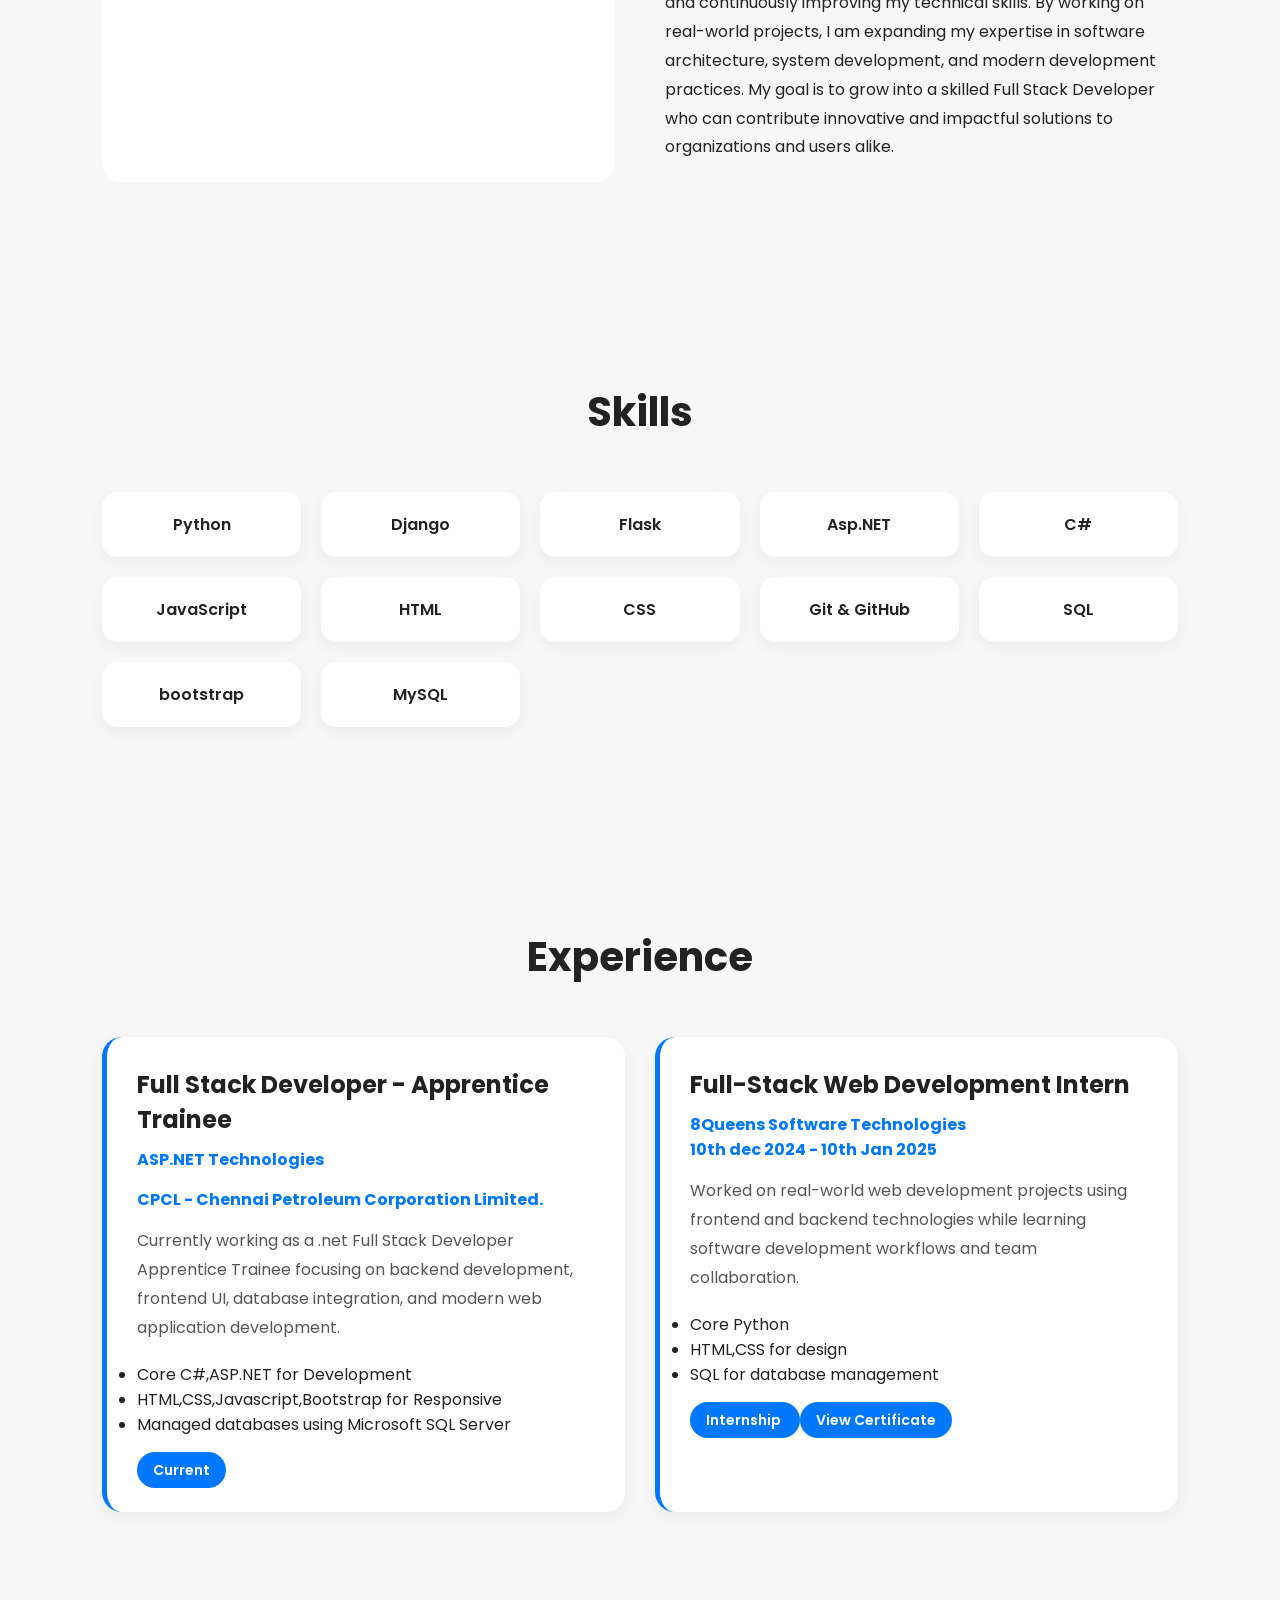
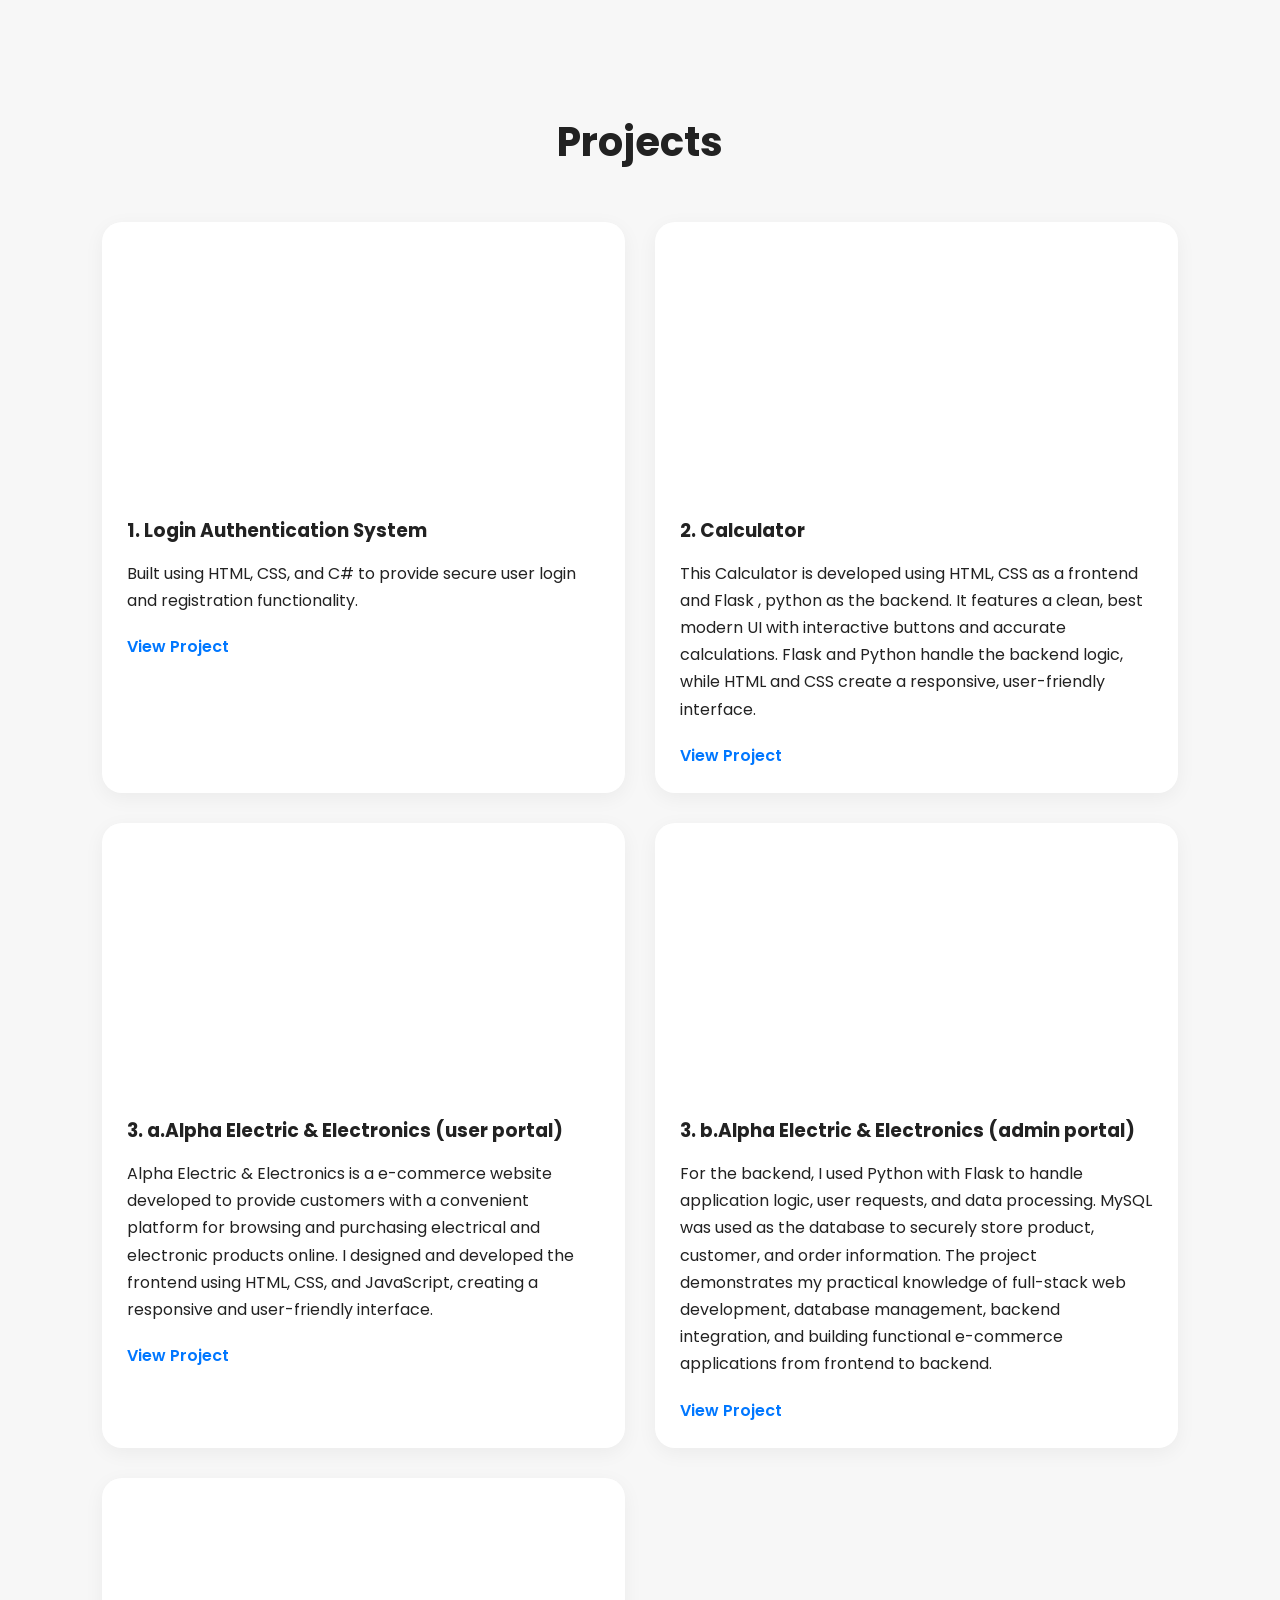
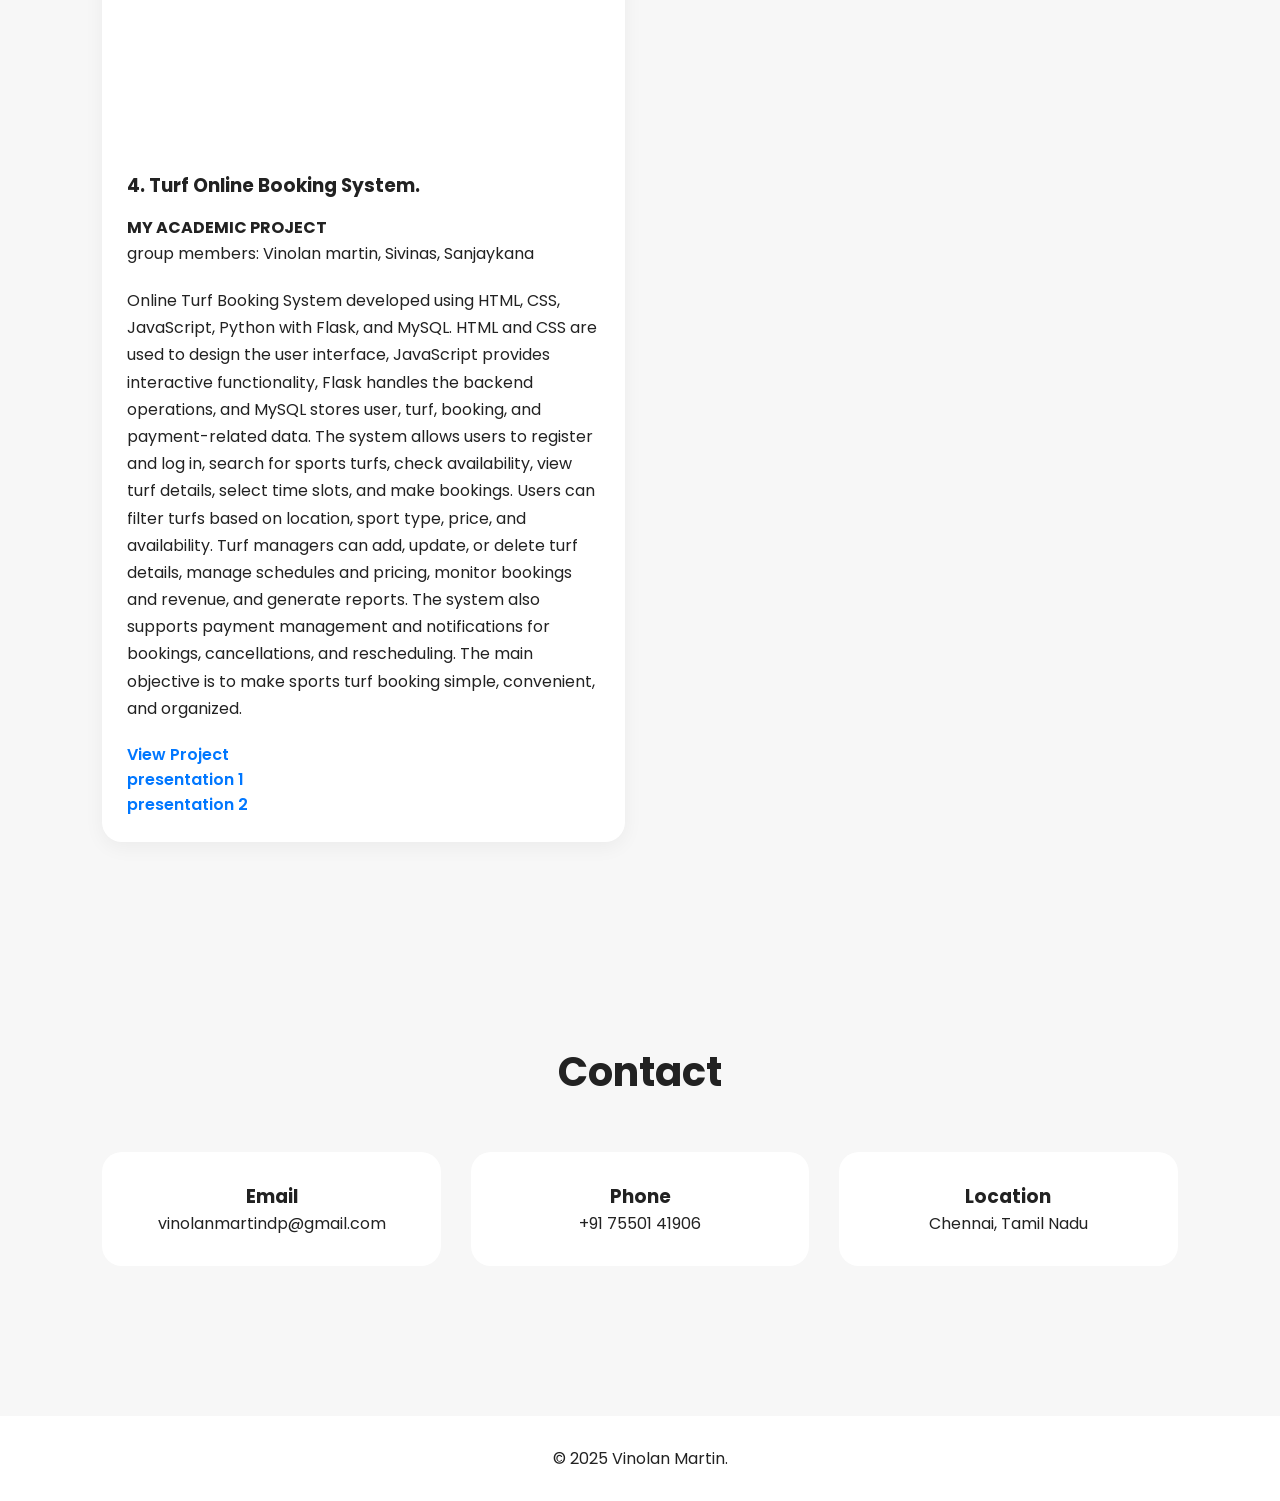
==== commit febb82d1: "redeploying" ====
--- a/index.html
+++ b/index.html
@@ -424,7 +424,7 @@
 
   </section>
 
-  <!-- FOOTER -->
+  
   <footer>
     <p>© 2025 Vinolan Martin.</p>
   </footer>
